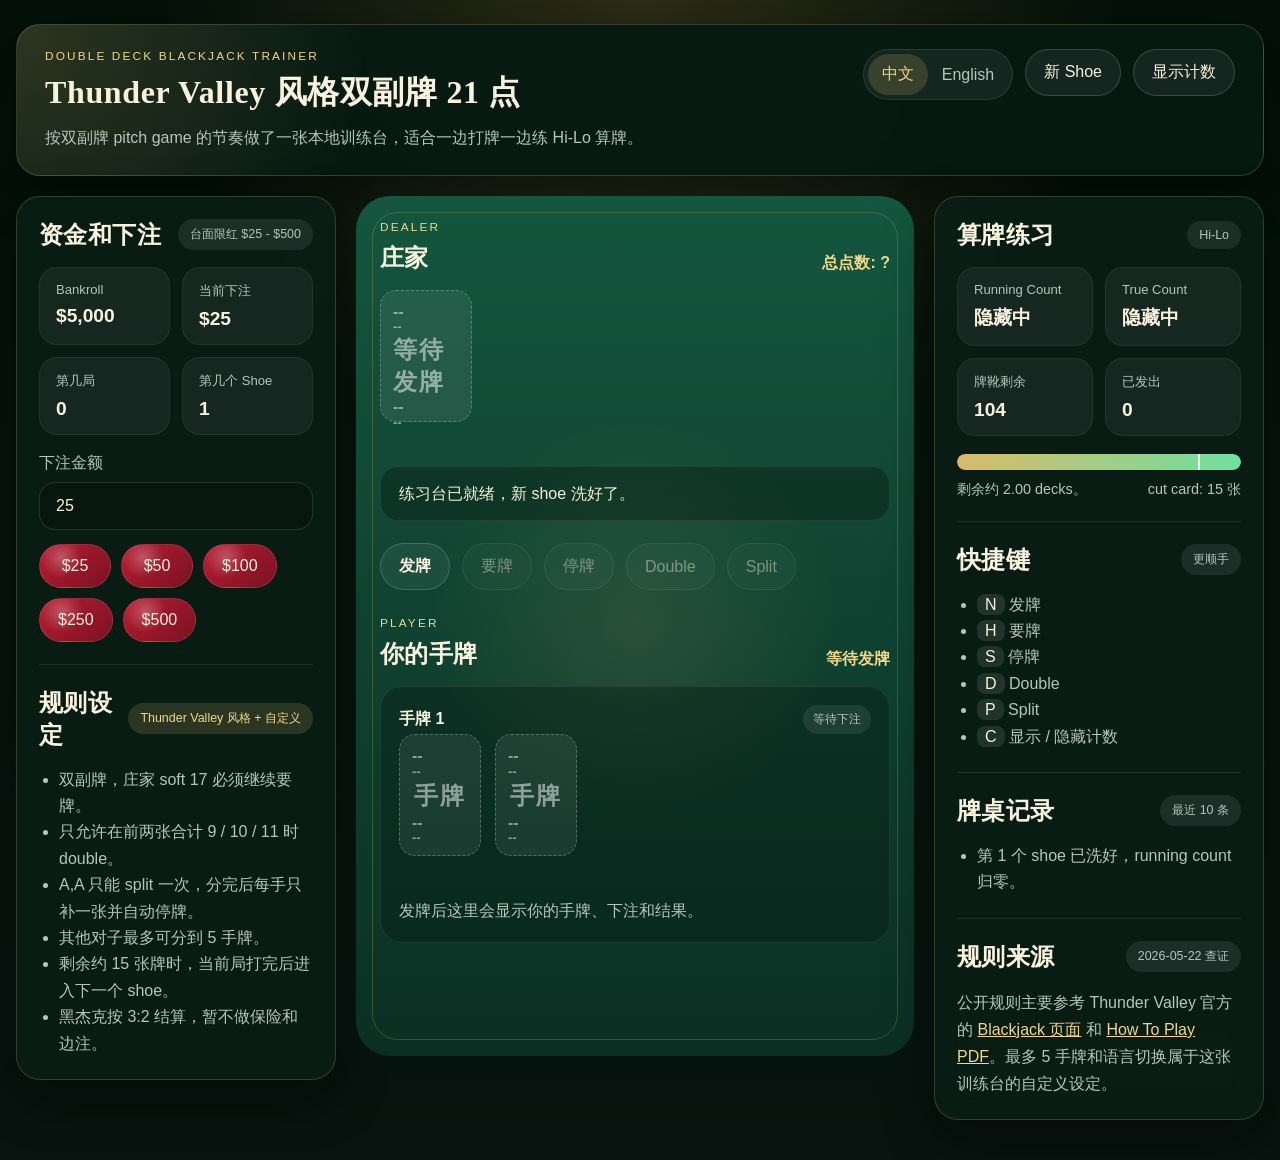
==== index.html @ cc58d0aa "add double deck blackjack trainer" ====
<!doctype html>
<html lang="zh-CN">
<head>
  <meta charset="utf-8">
  <meta name="viewport" content="width=device-width, initial-scale=1">
  <title>Thunder Valley 风格双副牌 21 点训练台</title>
  <link rel="stylesheet" href="styles.css">
</head>
<body>
  <div class="app-shell">
    <header class="hero panel">
      <div class="hero-copy">
        <p id="hero-eyebrow" class="eyebrow"></p>
        <h1 id="hero-title"></h1>
        <p id="hero-text" class="hero-text"></p>
      </div>

      <div class="hero-actions">
        <div class="language-switch" role="group" aria-label="Language switch">
          <button class="lang-button" data-lang="zh" type="button">中文</button>
          <button class="lang-button" data-lang="en" type="button">English</button>
        </div>
        <button id="new-shoe-btn" class="ghost-button" type="button"></button>
        <button id="toggle-count-btn" class="ghost-button" type="button"></button>
      </div>
    </header>

    <main class="layout">
      <section class="panel side-panel">
        <div class="panel-block">
          <div class="section-heading">
            <h2 id="finance-heading"></h2>
            <span id="table-limit-pill" class="pill"></span>
          </div>

          <div class="stat-grid">
            <div class="stat-card">
              <span id="bankroll-label" class="stat-label"></span>
              <strong id="bankroll-value">$5,000</strong>
            </div>
            <div class="stat-card">
              <span id="bet-stat-label" class="stat-label"></span>
              <strong id="bet-value">$25</strong>
            </div>
            <div class="stat-card">
              <span id="round-stat-label" class="stat-label"></span>
              <strong id="round-value">0</strong>
            </div>
            <div class="stat-card">
              <span id="shoe-stat-label" class="stat-label"></span>
              <strong id="shoe-value">1</strong>
            </div>
          </div>

          <label id="bet-input-label" class="bet-label" for="bet-input"></label>
          <input id="bet-input" class="bet-input" type="number" min="25" max="500" step="25" value="25">

          <div id="chip-row" class="chip-row" aria-label="Quick bets">
            <button class="chip-button" data-bet="25" type="button">$25</button>
            <button class="chip-button" data-bet="50" type="button">$50</button>
            <button class="chip-button" data-bet="100" type="button">$100</button>
            <button class="chip-button" data-bet="250" type="button">$250</button>
            <button class="chip-button" data-bet="500" type="button">$500</button>
          </div>
        </div>

        <div class="panel-block">
          <div class="section-heading">
            <h2 id="rules-heading"></h2>
            <span id="rules-pill" class="pill accent"></span>
          </div>
          <ul id="rule-list" class="rule-list"></ul>
        </div>
      </section>

      <section class="table-panel">
        <div class="dealer-zone">
          <div class="zone-header">
            <div>
              <p id="dealer-seat-label" class="zone-label"></p>
              <h2 id="dealer-heading"></h2>
            </div>
            <div id="dealer-total" class="zone-total"></div>
          </div>
          <div id="dealer-cards" class="card-row" aria-live="polite"></div>
        </div>

        <div id="table-status" class="table-status" aria-live="polite"></div>

        <div id="controls" class="controls" aria-label="Round controls">
          <button id="deal-btn" class="primary-button" type="button"></button>
          <button id="hit-btn" type="button"></button>
          <button id="stand-btn" type="button"></button>
          <button id="double-btn" type="button"></button>
          <button id="split-btn" type="button"></button>
        </div>

        <div class="player-zone">
          <div class="zone-header">
            <div>
              <p id="player-seat-label" class="zone-label"></p>
              <h2 id="player-heading"></h2>
            </div>
            <div id="player-summary" class="zone-total"></div>
          </div>
          <div id="player-hands" class="hands-grid"></div>
        </div>
      </section>

      <aside class="panel practice-panel">
        <div class="panel-block">
          <div class="section-heading">
            <h2 id="count-heading"></h2>
            <span id="count-pill" class="pill"></span>
          </div>

          <div class="count-grid">
            <div class="count-card">
              <span id="running-count-label" class="stat-label"></span>
              <strong id="running-count"></strong>
            </div>
            <div class="count-card">
              <span id="true-count-label" class="stat-label"></span>
              <strong id="true-count"></strong>
            </div>
            <div class="count-card">
              <span id="cards-left-label" class="stat-label"></span>
              <strong id="cards-left">104</strong>
            </div>
            <div class="count-card">
              <span id="cards-seen-label" class="stat-label"></span>
              <strong id="cards-seen">0</strong>
            </div>
          </div>

          <div class="shoe-meter">
            <div class="shoe-bar">
              <div id="shoe-fill" class="shoe-fill"></div>
              <div id="cut-marker" class="cut-marker"></div>
            </div>
            <div class="shoe-meta">
              <span id="shoe-status"></span>
              <span id="shuffle-flag"></span>
            </div>
          </div>
        </div>

        <div class="panel-block">
          <div class="section-heading">
            <h2 id="shortcuts-heading"></h2>
            <span id="shortcuts-pill" class="pill"></span>
          </div>
          <ul id="shortcut-list" class="shortcut-list"></ul>
        </div>

        <div class="panel-block">
          <div class="section-heading">
            <h2 id="log-heading"></h2>
            <span id="log-pill" class="pill"></span>
          </div>
          <ul id="log-list" class="log-list"></ul>
        </div>

        <div class="panel-block sources">
          <div class="section-heading">
            <h2 id="sources-heading"></h2>
            <span id="sources-pill" class="pill"></span>
          </div>
          <p id="sources-text"></p>
        </div>
      </aside>
    </main>
  </div>

  <script src="app.js"></script>
</body>
</html>
---- styles.css ----
:root {
  color-scheme: dark;
  --bg: #07140f;
  --panel: rgba(10, 31, 22, 0.9);
  --panel-strong: rgba(7, 26, 18, 0.97);
  --felt: linear-gradient(180deg, #14563f 0%, #0f402f 56%, #0a3023 100%);
  --felt-ring: rgba(214, 180, 97, 0.24);
  --gold: #d9ba68;
  --gold-strong: #f1d789;
  --ink: #f8f2de;
  --muted: #b7c6bd;
  --danger: #ff8c7a;
  --success: #8ee7ac;
  --accent: #87c6ff;
  --card: #f7f1e4;
  --card-ink: #111111;
  --card-red: #af2d3d;
  --shadow: 0 18px 50px rgba(0, 0, 0, 0.4);
  --border: rgba(239, 222, 173, 0.18);
}

* {
  box-sizing: border-box;
}

body {
  margin: 0;
  min-height: 100vh;
  font-family: "Trebuchet MS", "Aptos", sans-serif;
  color: var(--ink);
  background:
    radial-gradient(circle at top, rgba(193, 143, 64, 0.22), transparent 36%),
    linear-gradient(180deg, #031109 0%, #07140f 100%);
}

button,
input {
  font: inherit;
}

button {
  cursor: pointer;
}

.app-shell {
  width: min(1440px, calc(100% - 32px));
  margin: 24px auto 40px;
}

.layout {
  display: grid;
  grid-template-columns: 320px minmax(0, 1fr) 330px;
  gap: 20px;
  align-items: start;
}

.panel {
  background: var(--panel);
  border: 1px solid var(--border);
  border-radius: 24px;
  box-shadow: var(--shadow);
  backdrop-filter: blur(16px);
}

.hero {
  display: flex;
  justify-content: space-between;
  gap: 20px;
  padding: 24px 28px;
  margin-bottom: 20px;
  background:
    radial-gradient(circle at left top, rgba(217, 186, 104, 0.18), transparent 28%),
    var(--panel-strong);
}

.hero-copy h1,
.zone-header h2,
.section-heading h2 {
  margin: 0;
  font-family: Georgia, "Times New Roman", serif;
  letter-spacing: 0.02em;
}

.eyebrow,
.zone-label {
  margin: 0 0 8px;
  text-transform: uppercase;
  letter-spacing: 0.18em;
  font-size: 0.74rem;
  color: var(--gold-strong);
}

.hero-text {
  max-width: 680px;
  margin: 10px 0 0;
  color: var(--muted);
  line-height: 1.6;
}

.hero-actions {
  display: flex;
  gap: 12px;
  align-items: start;
  flex-wrap: wrap;
  justify-content: flex-end;
}

.language-switch {
  display: inline-flex;
  padding: 4px;
  border-radius: 999px;
  background: rgba(255, 255, 255, 0.06);
  border: 1px solid rgba(255, 255, 255, 0.1);
}

.lang-button {
  border: 0;
  background: transparent;
  color: var(--muted);
  padding: 10px 14px;
  border-radius: 999px;
  transition: background 140ms ease, color 140ms ease, transform 140ms ease;
}

.lang-button:hover {
  color: var(--ink);
}

.lang-button.active {
  background: rgba(217, 186, 104, 0.18);
  color: var(--gold-strong);
}

.ghost-button,
.controls button,
.chip-button,
.primary-button {
  border-radius: 999px;
  border: 1px solid rgba(255, 255, 255, 0.16);
  background: rgba(255, 255, 255, 0.06);
  color: var(--ink);
  padding: 12px 18px;
  transition: transform 140ms ease, background 140ms ease, border-color 140ms ease;
}

.ghost-button:hover,
.controls button:hover:not(:disabled),
.chip-button:hover,
.primary-button:hover:not(:disabled) {
  transform: translateY(-1px);
  background: rgba(255, 255, 255, 0.12);
}

.primary-button {
  background: linear-gradient(135deg, #caa153 0%, #a9802f 100%);
  border-color: rgba(0, 0, 0, 0.15);
  color: #111;
  font-weight: 700;
}

.side-panel,
.practice-panel {
  padding: 22px;
}

.panel-block + .panel-block {
  margin-top: 22px;
  padding-top: 22px;
  border-top: 1px solid rgba(255, 255, 255, 0.09);
}

.section-heading {
  display: flex;
  justify-content: space-between;
  align-items: center;
  gap: 12px;
  margin-bottom: 16px;
}

.pill {
  display: inline-flex;
  align-items: center;
  justify-content: center;
  padding: 7px 12px;
  border-radius: 999px;
  background: rgba(255, 255, 255, 0.08);
  color: var(--muted);
  font-size: 0.78rem;
  white-space: nowrap;
}

.pill.accent {
  background: rgba(217, 186, 104, 0.16);
  color: var(--gold-strong);
}

.stat-grid,
.count-grid {
  display: grid;
  grid-template-columns: repeat(2, minmax(0, 1fr));
  gap: 12px;
}

.stat-card,
.count-card {
  padding: 14px 16px;
  border-radius: 18px;
  background: rgba(255, 255, 255, 0.05);
  border: 1px solid rgba(255, 255, 255, 0.06);
}

.stat-label {
  display: block;
  margin-bottom: 8px;
  color: var(--muted);
  font-size: 0.82rem;
}

.stat-card strong,
.count-card strong {
  font-size: 1.2rem;
}

.bet-label {
  display: block;
  margin: 18px 0 8px;
  color: var(--muted);
}

.bet-input {
  width: 100%;
  padding: 14px 16px;
  border-radius: 16px;
  border: 1px solid rgba(255, 255, 255, 0.12);
  background: rgba(0, 0, 0, 0.18);
  color: var(--ink);
}

.chip-row {
  display: flex;
  flex-wrap: wrap;
  gap: 10px;
  margin-top: 14px;
}

.chip-button {
  min-width: 72px;
  background:
    radial-gradient(circle at 30% 30%, rgba(255, 255, 255, 0.26), transparent 36%),
    linear-gradient(135deg, rgba(200, 29, 53, 0.92), rgba(127, 18, 34, 0.96));
  border-color: rgba(255, 255, 255, 0.1);
}

.rule-list,
.shortcut-list,
.log-list {
  margin: 0;
  padding-left: 20px;
  color: var(--muted);
  line-height: 1.65;
}

.table-panel {
  padding: 24px;
  background:
    radial-gradient(circle at center, rgba(217, 186, 104, 0.12), transparent 40%),
    var(--felt);
  border-radius: 34px;
  min-height: 860px;
  position: relative;
  overflow: hidden;
}

.table-panel::before {
  content: "";
  position: absolute;
  inset: 16px;
  border-radius: 26px;
  border: 1px solid var(--felt-ring);
  pointer-events: none;
}

.dealer-zone,
.player-zone {
  position: relative;
  z-index: 1;
}

.dealer-zone {
  margin-bottom: 28px;
}

.zone-header {
  display: flex;
  justify-content: space-between;
  align-items: end;
  gap: 16px;
  margin-bottom: 16px;
}

.zone-total {
  color: var(--gold-strong);
  font-weight: 700;
}

.card-row {
  display: flex;
  flex-wrap: wrap;
  gap: 14px;
  min-height: 148px;
}

.table-status {
  position: relative;
  z-index: 1;
  padding: 14px 18px;
  margin: 18px 0 22px;
  border-radius: 18px;
  background: rgba(6, 21, 15, 0.36);
  border: 1px solid rgba(255, 255, 255, 0.08);
  color: var(--ink);
  line-height: 1.6;
}

.controls {
  position: relative;
  z-index: 1;
  display: flex;
  flex-wrap: wrap;
  gap: 12px;
  margin-bottom: 26px;
}

.controls button:disabled,
.ghost-button:disabled,
.primary-button:disabled {
  cursor: not-allowed;
  opacity: 0.45;
  transform: none;
}

.hands-grid {
  position: relative;
  z-index: 1;
  display: grid;
  grid-template-columns: repeat(auto-fit, minmax(220px, 1fr));
  gap: 16px;
}

.hand-panel {
  min-height: 245px;
  padding: 18px;
  border-radius: 22px;
  background: rgba(6, 22, 15, 0.34);
  border: 1px solid rgba(255, 255, 255, 0.08);
}

.hand-panel.active {
  outline: 2px solid rgba(241, 215, 137, 0.55);
  background: rgba(12, 35, 24, 0.44);
}

.hand-topline,
.shoe-meta {
  display: flex;
  justify-content: space-between;
  gap: 12px;
  align-items: center;
}

.hand-title {
  margin: 0;
  font-size: 1rem;
}

.hand-tags {
  display: flex;
  flex-wrap: wrap;
  gap: 8px;
  margin: 10px 0 14px;
}

.tag {
  display: inline-flex;
  align-items: center;
  padding: 6px 10px;
  border-radius: 999px;
  font-size: 0.77rem;
  background: rgba(255, 255, 255, 0.08);
  color: var(--muted);
}

.tag.success {
  background: rgba(58, 124, 84, 0.38);
  color: var(--success);
}

.tag.danger {
  background: rgba(137, 39, 39, 0.35);
  color: var(--danger);
}

.tag.info {
  background: rgba(43, 81, 122, 0.35);
  color: var(--accent);
}

.hand-meta {
  margin-top: 16px;
  color: var(--muted);
  line-height: 1.6;
}

.card {
  width: 92px;
  height: 132px;
  border-radius: 16px;
  background: var(--card);
  color: var(--card-ink);
  padding: 12px 12px 10px;
  display: flex;
  flex-direction: column;
  justify-content: space-between;
  box-shadow: 0 10px 30px rgba(0, 0, 0, 0.26);
}

.card.red {
  color: var(--card-red);
}

.card.back {
  background:
    linear-gradient(135deg, rgba(255, 255, 255, 0.16), transparent),
    linear-gradient(45deg, #311257, #172c6d);
  color: #f4efff;
}

.card.ghost {
  background: rgba(255, 255, 255, 0.08);
  border: 1px dashed rgba(255, 255, 255, 0.24);
  color: rgba(255, 255, 255, 0.5);
  box-shadow: none;
}

.card-corner {
  font-weight: 700;
  line-height: 1.1;
}

.card-corner span {
  display: block;
  font-size: 0.8rem;
}

.card-center {
  align-self: center;
  font-size: 1.5rem;
  font-weight: 700;
  letter-spacing: 0.08em;
}

.card-row.compact .card {
  width: 82px;
  height: 122px;
}

.shoe-meter {
  margin-top: 18px;
}

.shoe-bar {
  position: relative;
  height: 16px;
  border-radius: 999px;
  background: rgba(255, 255, 255, 0.08);
  overflow: hidden;
}

.shoe-fill {
  position: absolute;
  inset: 0 auto 0 0;
  width: 100%;
  border-radius: inherit;
  background: linear-gradient(90deg, #d9ba68 0%, #6fe0a0 100%);
}

.cut-marker {
  position: absolute;
  right: 14.4%;
  top: -3px;
  width: 2px;
  height: 22px;
  background: rgba(255, 255, 255, 0.85);
}

.shoe-meta {
  margin-top: 10px;
  color: var(--muted);
  font-size: 0.9rem;
}

.sources p {
  margin: 0;
  color: var(--muted);
  line-height: 1.7;
}

.sources a {
  color: var(--gold-strong);
}

kbd {
  font-family: inherit;
  padding: 2px 8px;
  border-radius: 8px;
  background: rgba(255, 255, 255, 0.1);
  color: var(--ink);
}

@media (max-width: 1180px) {
  .layout {
    grid-template-columns: 1fr;
  }

  .table-panel {
    min-height: auto;
  }
}

@media (max-width: 760px) {
  .app-shell {
    width: min(100% - 20px, 1440px);
    margin: 12px auto 28px;
  }

  .hero {
    flex-direction: column;
  }

  .hero-actions {
    width: 100%;
    flex-wrap: wrap;
    justify-content: flex-start;
  }

  .controls {
    gap: 10px;
  }

  .controls button,
  .ghost-button,
  .primary-button {
    width: calc(50% - 6px);
    justify-content: center;
  }

  .card {
    width: 76px;
    height: 112px;
  }

  .card-center {
    font-size: 1.2rem;
  }
}
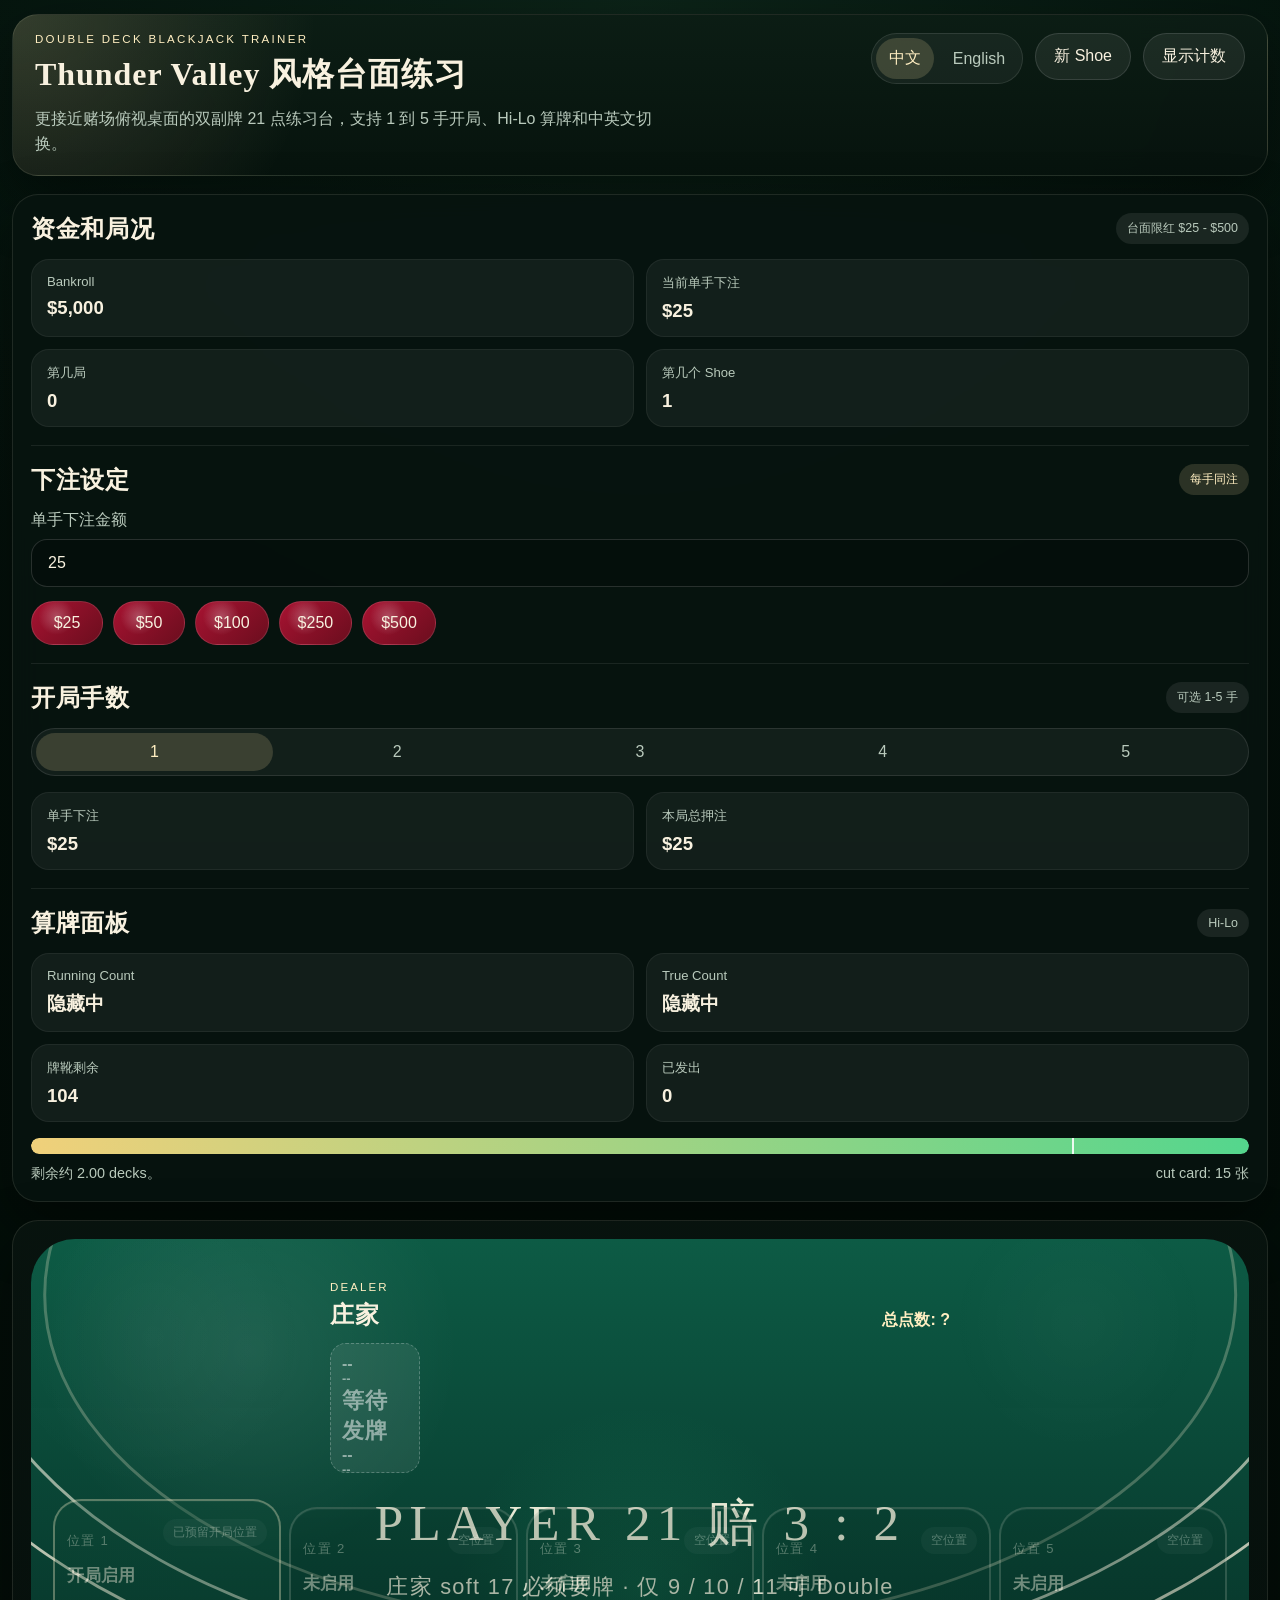
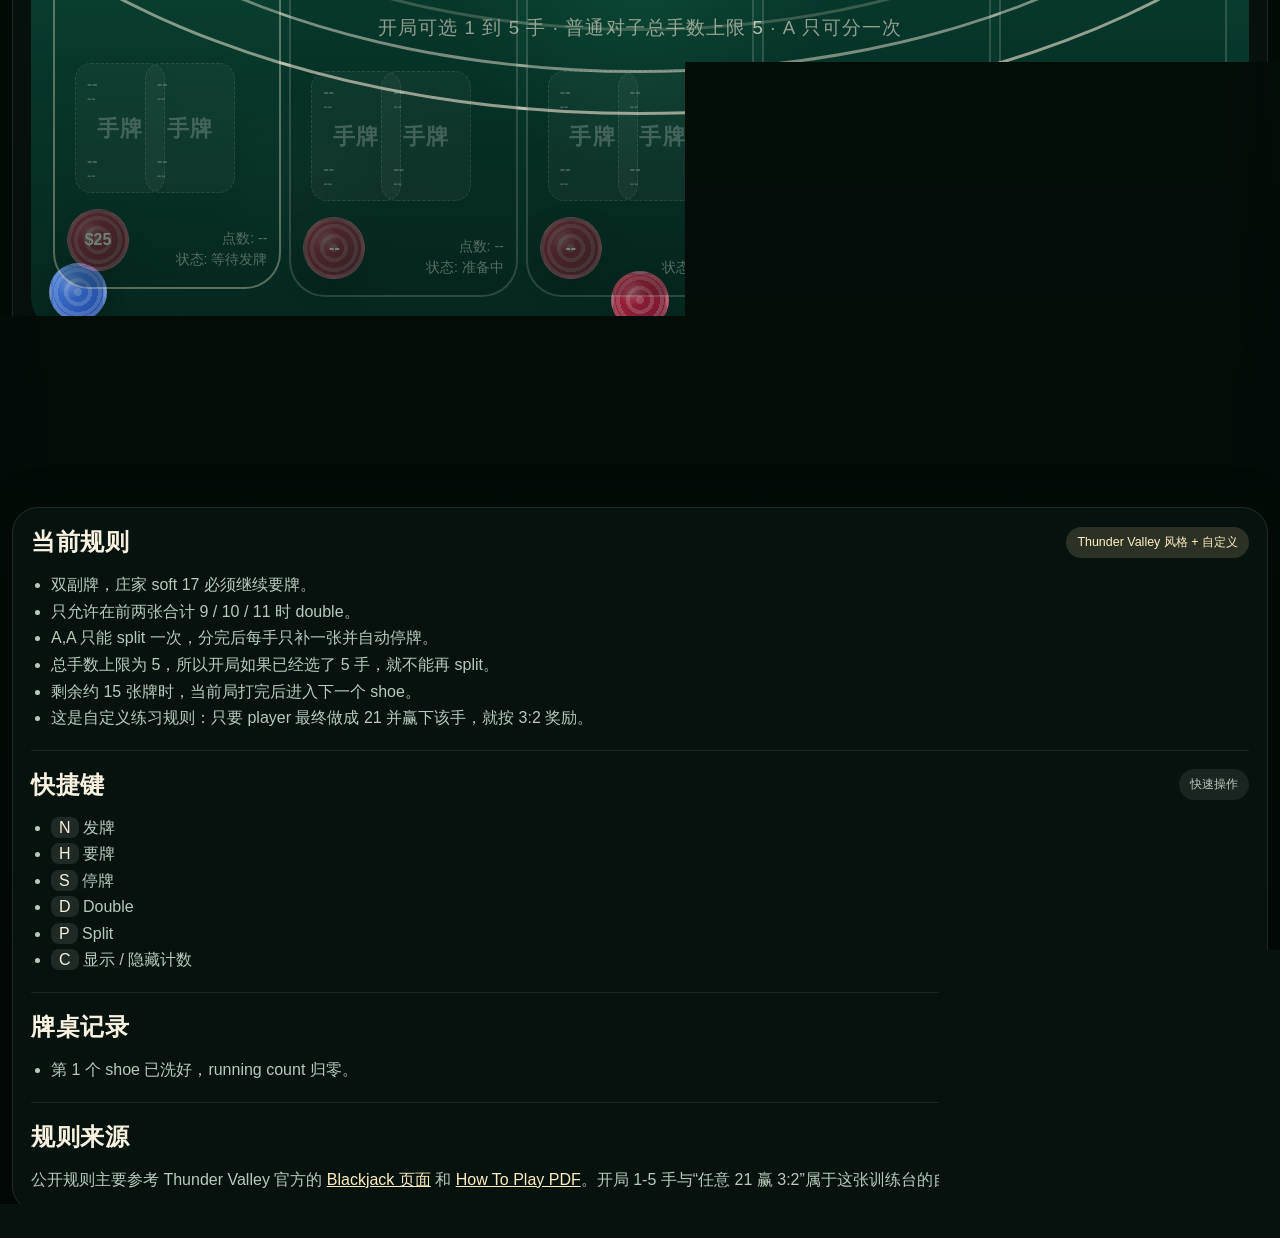
==== commit 806595ba: "redesign table and add opening hand options" ====
--- a/index.html
+++ b/index.html
@@ -8,14 +8,14 @@
 </head>
 <body>
   <div class="app-shell">
-    <header class="hero panel">
-      <div class="hero-copy">
+    <header class="topbar panel">
+      <div class="brand-block">
         <p id="hero-eyebrow" class="eyebrow"></p>
         <h1 id="hero-title"></h1>
         <p id="hero-text" class="hero-text"></p>
       </div>
 
-      <div class="hero-actions">
+      <div class="topbar-actions">
         <div class="language-switch" role="group" aria-label="Language switch">
           <button class="lang-button" data-lang="zh" type="button">中文</button>
           <button class="lang-button" data-lang="en" type="button">English</button>
@@ -25,9 +25,9 @@
       </div>
     </header>
 
-    <main class="layout">
-      <section class="panel side-panel">
-        <div class="panel-block">
+    <main class="casino-layout">
+      <aside class="panel control-panel">
+        <section class="panel-block">
           <div class="section-heading">
             <h2 id="finance-heading"></h2>
             <span id="table-limit-pill" class="pill"></span>
@@ -50,6 +50,13 @@
               <span id="shoe-stat-label" class="stat-label"></span>
               <strong id="shoe-value">1</strong>
             </div>
+          </div>
+        </section>
+
+        <section class="panel-block">
+          <div class="section-heading">
+            <h2 id="wager-heading"></h2>
+            <span id="bet-mode-pill" class="pill accent"></span>
           </div>
 
           <label id="bet-input-label" class="bet-label" for="bet-input"></label>
@@ -62,27 +69,100 @@
             <button class="chip-button" data-bet="250" type="button">$250</button>
             <button class="chip-button" data-bet="500" type="button">$500</button>
           </div>
-        </div>
-
-        <div class="panel-block">
-          <div class="section-heading">
-            <h2 id="rules-heading"></h2>
-            <span id="rules-pill" class="pill accent"></span>
-          </div>
-          <ul id="rule-list" class="rule-list"></ul>
-        </div>
-      </section>
-
-      <section class="table-panel">
-        <div class="dealer-zone">
-          <div class="zone-header">
-            <div>
-              <p id="dealer-seat-label" class="zone-label"></p>
-              <h2 id="dealer-heading"></h2>
-            </div>
-            <div id="dealer-total" class="zone-total"></div>
-          </div>
-          <div id="dealer-cards" class="card-row" aria-live="polite"></div>
+        </section>
+
+        <section class="panel-block">
+          <div class="section-heading">
+            <h2 id="opening-hands-heading"></h2>
+            <span id="opening-hands-pill" class="pill"></span>
+          </div>
+
+          <div id="opening-hand-selector" class="selector-row" aria-label="Opening hands selector">
+            <button class="selector-button" data-hands="1" type="button">1</button>
+            <button class="selector-button" data-hands="2" type="button">2</button>
+            <button class="selector-button" data-hands="3" type="button">3</button>
+            <button class="selector-button" data-hands="4" type="button">4</button>
+            <button class="selector-button" data-hands="5" type="button">5</button>
+          </div>
+
+          <div class="stat-grid secondary-grid">
+            <div class="stat-card">
+              <span id="opening-bet-label" class="stat-label"></span>
+              <strong id="opening-bet-value">$25</strong>
+            </div>
+            <div class="stat-card">
+              <span id="table-exposure-label" class="stat-label"></span>
+              <strong id="table-exposure-value">$25</strong>
+            </div>
+          </div>
+        </section>
+
+        <section class="panel-block">
+          <div class="section-heading">
+            <h2 id="count-heading"></h2>
+            <span id="count-pill" class="pill"></span>
+          </div>
+
+          <div class="count-grid">
+            <div class="count-card">
+              <span id="running-count-label" class="stat-label"></span>
+              <strong id="running-count"></strong>
+            </div>
+            <div class="count-card">
+              <span id="true-count-label" class="stat-label"></span>
+              <strong id="true-count"></strong>
+            </div>
+            <div class="count-card">
+              <span id="cards-left-label" class="stat-label"></span>
+              <strong id="cards-left">104</strong>
+            </div>
+            <div class="count-card">
+              <span id="cards-seen-label" class="stat-label"></span>
+              <strong id="cards-seen">0</strong>
+            </div>
+          </div>
+
+          <div class="shoe-meter">
+            <div class="shoe-bar">
+              <div id="shoe-fill" class="shoe-fill"></div>
+              <div id="cut-marker" class="cut-marker"></div>
+            </div>
+            <div class="shoe-meta">
+              <span id="shoe-status"></span>
+              <span id="shuffle-flag"></span>
+            </div>
+          </div>
+        </section>
+      </aside>
+
+      <section class="table-stage panel">
+        <div class="table-surface">
+          <div class="table-arc arc-outer"></div>
+          <div class="table-arc arc-middle"></div>
+          <div class="table-arc arc-inner"></div>
+
+          <div class="dealer-zone">
+            <div class="dealer-header">
+              <div>
+                <p id="dealer-seat-label" class="zone-label"></p>
+                <h2 id="dealer-heading"></h2>
+              </div>
+              <div id="dealer-total" class="zone-total"></div>
+            </div>
+            <div id="dealer-cards" class="card-row" aria-live="polite"></div>
+          </div>
+
+          <div class="table-copy">
+            <p id="table-banner" class="table-banner"></p>
+            <p id="table-subbanner" class="table-subbanner"></p>
+            <p id="table-footnote" class="table-footnote"></p>
+          </div>
+
+          <div id="player-spots" class="player-spots"></div>
+
+          <div class="table-chip chip-left"></div>
+          <div class="table-chip chip-center"></div>
+          <div class="table-chip chip-right"></div>
         </div>
 
         <div id="table-status" class="table-status" aria-live="polite"></div>
@@ -94,80 +174,40 @@
           <button id="double-btn" type="button"></button>
           <button id="split-btn" type="button"></button>
         </div>
-
-        <div class="player-zone">
-          <div class="zone-header">
-            <div>
-              <p id="player-seat-label" class="zone-label"></p>
-              <h2 id="player-heading"></h2>
-            </div>
-            <div id="player-summary" class="zone-total"></div>
-          </div>
-          <div id="player-hands" class="hands-grid"></div>
-        </div>
       </section>
 
-      <aside class="panel practice-panel">
-        <div class="panel-block">
-          <div class="section-heading">
-            <h2 id="count-heading"></h2>
-            <span id="count-pill" class="pill"></span>
-          </div>
-
-          <div class="count-grid">
-            <div class="count-card">
-              <span id="running-count-label" class="stat-label"></span>
-              <strong id="running-count"></strong>
-            </div>
-            <div class="count-card">
-              <span id="true-count-label" class="stat-label"></span>
-              <strong id="true-count"></strong>
-            </div>
-            <div class="count-card">
-              <span id="cards-left-label" class="stat-label"></span>
-              <strong id="cards-left">104</strong>
-            </div>
-            <div class="count-card">
-              <span id="cards-seen-label" class="stat-label"></span>
-              <strong id="cards-seen">0</strong>
-            </div>
-          </div>
-
-          <div class="shoe-meter">
-            <div class="shoe-bar">
-              <div id="shoe-fill" class="shoe-fill"></div>
-              <div id="cut-marker" class="cut-marker"></div>
-            </div>
-            <div class="shoe-meta">
-              <span id="shoe-status"></span>
-              <span id="shuffle-flag"></span>
-            </div>
-          </div>
-        </div>
-
-        <div class="panel-block">
+      <aside class="panel info-panel">
+        <section class="panel-block">
+          <div class="section-heading">
+            <h2 id="rules-heading"></h2>
+            <span id="rules-pill" class="pill accent"></span>
+          </div>
+          <ul id="rule-list" class="rule-list"></ul>
+        </section>
+
+        <section class="panel-block">
           <div class="section-heading">
             <h2 id="shortcuts-heading"></h2>
             <span id="shortcuts-pill" class="pill"></span>
           </div>
           <ul id="shortcut-list" class="shortcut-list"></ul>
-        </div>
-
-        <div class="panel-block">
+        </section>
+
+        <section class="panel-block">
           <div class="section-heading">
             <h2 id="log-heading"></h2>
             <span id="log-pill" class="pill"></span>
           </div>
           <ul id="log-list" class="log-list"></ul>
-        </div>
-
-        <div class="panel-block sources">
+        </section>
+
+        <section class="panel-block sources">
           <div class="section-heading">
             <h2 id="sources-heading"></h2>
             <span id="sources-pill" class="pill"></span>
           </div>
           <p id="sources-text"></p>
-        </div>
+        </section>
       </aside>
     </main>
   </div>
--- a/styles.css
+++ b/styles.css
@@ -1,22 +1,30 @@
 :root {
   color-scheme: dark;
-  --bg: #07140f;
-  --panel: rgba(10, 31, 22, 0.9);
-  --panel-strong: rgba(7, 26, 18, 0.97);
-  --felt: linear-gradient(180deg, #14563f 0%, #0f402f 56%, #0a3023 100%);
-  --felt-ring: rgba(214, 180, 97, 0.24);
-  --gold: #d9ba68;
-  --gold-strong: #f1d789;
-  --ink: #f8f2de;
-  --muted: #b7c6bd;
-  --danger: #ff8c7a;
-  --success: #8ee7ac;
-  --accent: #87c6ff;
-  --card: #f7f1e4;
-  --card-ink: #111111;
-  --card-red: #af2d3d;
-  --shadow: 0 18px 50px rgba(0, 0, 0, 0.4);
-  --border: rgba(239, 222, 173, 0.18);
+  --bg-top: #04120c;
+  --bg-bottom: #020905;
+  --panel: rgba(7, 20, 15, 0.94);
+  --panel-soft: rgba(10, 29, 21, 0.9);
+  --felt-deep: #07352a;
+  --felt-mid: #0d5b45;
+  --felt-bright: #178a5b;
+  --ring: rgba(243, 237, 216, 0.75);
+  --ring-soft: rgba(232, 225, 198, 0.28);
+  --gold: #ecd79b;
+  --gold-strong: #ffeec1;
+  --ivory: #f8f1df;
+  --muted: #b9cabc;
+  --ink: #0d1110;
+  --danger: #ff8f82;
+  --success: #97f0b1;
+  --accent: #9fd6ff;
+  --card: #faf5ea;
+  --card-red: #c03244;
+  --chip-red: #bc213c;
+  --chip-yellow: #f0b338;
+  --chip-blue: #4f88ef;
+  --chip-green: #18a66d;
+  --shadow: 0 24px 60px rgba(0, 0, 0, 0.42);
+  --border: rgba(255, 244, 218, 0.1);
 }
 
 * {
@@ -26,11 +34,11 @@
 body {
   margin: 0;
   min-height: 100vh;
-  font-family: "Trebuchet MS", "Aptos", sans-serif;
-  color: var(--ink);
-  background:
-    radial-gradient(circle at top, rgba(193, 143, 64, 0.22), transparent 36%),
-    linear-gradient(180deg, #031109 0%, #07140f 100%);
+  font-family: "Segoe UI", "Aptos", sans-serif;
+  color: var(--ivory);
+  background:
+    radial-gradient(circle at top, rgba(46, 112, 77, 0.18), transparent 28%),
+    linear-gradient(180deg, var(--bg-top) 0%, var(--bg-bottom) 100%);
 }
 
 button,
@@ -43,91 +51,88 @@
 }
 
 .app-shell {
-  width: min(1440px, calc(100% - 32px));
-  margin: 24px auto 40px;
-}
-
-.layout {
-  display: grid;
-  grid-template-columns: 320px minmax(0, 1fr) 330px;
-  gap: 20px;
-  align-items: start;
+  width: min(1600px, calc(100% - 24px));
+  margin: 14px auto 26px;
 }
 
 .panel {
   background: var(--panel);
   border: 1px solid var(--border);
-  border-radius: 24px;
+  border-radius: 26px;
   box-shadow: var(--shadow);
-  backdrop-filter: blur(16px);
-}
-
-.hero {
+  backdrop-filter: blur(14px);
+}
+
+.topbar {
   display: flex;
   justify-content: space-between;
   gap: 20px;
-  padding: 24px 28px;
-  margin-bottom: 20px;
-  background:
-    radial-gradient(circle at left top, rgba(217, 186, 104, 0.18), transparent 28%),
-    var(--panel-strong);
-}
-
-.hero-copy h1,
-.zone-header h2,
-.section-heading h2 {
+  padding: 18px 22px;
+  margin-bottom: 18px;
+  background:
+    radial-gradient(circle at left top, rgba(236, 215, 155, 0.18), transparent 24%),
+    linear-gradient(180deg, rgba(12, 29, 21, 0.96), rgba(7, 19, 14, 0.96));
+}
+
+.eyebrow {
+  margin: 0 0 8px;
+  text-transform: uppercase;
+  letter-spacing: 0.2em;
+  font-size: 0.72rem;
+  color: var(--gold-strong);
+}
+
+.brand-block h1,
+.section-heading h2,
+.dealer-header h2 {
   margin: 0;
   font-family: Georgia, "Times New Roman", serif;
-  letter-spacing: 0.02em;
-}
-
-.eyebrow,
-.zone-label {
-  margin: 0 0 8px;
-  text-transform: uppercase;
-  letter-spacing: 0.18em;
-  font-size: 0.74rem;
-  color: var(--gold-strong);
+  letter-spacing: 0.03em;
 }
 
 .hero-text {
-  max-width: 680px;
+  max-width: 620px;
   margin: 10px 0 0;
   color: var(--muted);
-  line-height: 1.6;
-}
-
-.hero-actions {
-  display: flex;
+  line-height: 1.55;
+}
+
+.topbar-actions {
+  display: flex;
+  align-items: flex-start;
+  justify-content: flex-end;
+  flex-wrap: wrap;
   gap: 12px;
-  align-items: start;
-  flex-wrap: wrap;
-  justify-content: flex-end;
-}
-
-.language-switch {
+}
+
+.language-switch,
+.selector-row {
   display: inline-flex;
+  gap: 6px;
   padding: 4px;
   border-radius: 999px;
-  background: rgba(255, 255, 255, 0.06);
   border: 1px solid rgba(255, 255, 255, 0.1);
-}
-
-.lang-button {
+  background: rgba(255, 255, 255, 0.05);
+}
+
+.lang-button,
+.selector-button {
   border: 0;
+  border-radius: 999px;
+  padding: 10px 13px;
   background: transparent;
   color: var(--muted);
-  padding: 10px 14px;
-  border-radius: 999px;
-  transition: background 140ms ease, color 140ms ease, transform 140ms ease;
-}
-
-.lang-button:hover {
-  color: var(--ink);
-}
-
-.lang-button.active {
-  background: rgba(217, 186, 104, 0.18);
+  transition: transform 140ms ease, background 140ms ease, color 140ms ease;
+}
+
+.lang-button:hover,
+.selector-button:hover {
+  color: var(--ivory);
+}
+
+.lang-button.active,
+.selector-button.active {
+  background: rgba(236, 215, 155, 0.18);
   color: var(--gold-strong);
 }
 
@@ -136,9 +141,9 @@
 .chip-button,
 .primary-button {
   border-radius: 999px;
-  border: 1px solid rgba(255, 255, 255, 0.16);
-  background: rgba(255, 255, 255, 0.06);
-  color: var(--ink);
+  border: 1px solid rgba(255, 255, 255, 0.12);
+  background: rgba(255, 255, 255, 0.07);
+  color: var(--ivory);
   padding: 12px 18px;
   transition: transform 140ms ease, background 140ms ease, border-color 140ms ease;
 }
@@ -148,40 +153,47 @@
 .chip-button:hover,
 .primary-button:hover:not(:disabled) {
   transform: translateY(-1px);
-  background: rgba(255, 255, 255, 0.12);
+  background: rgba(255, 255, 255, 0.13);
 }
 
 .primary-button {
-  background: linear-gradient(135deg, #caa153 0%, #a9802f 100%);
+  background: linear-gradient(135deg, #f2dfaa 0%, #b58b32 100%);
+  color: #1f1708;
+  font-weight: 700;
   border-color: rgba(0, 0, 0, 0.15);
-  color: #111;
-  font-weight: 700;
-}
-
-.side-panel,
-.practice-panel {
-  padding: 22px;
+}
+
+.casino-layout {
+  display: grid;
+  grid-template-columns: 320px minmax(0, 1fr) 320px;
+  gap: 18px;
+  align-items: start;
+}
+
+.control-panel,
+.info-panel {
+  padding: 18px;
 }
 
 .panel-block + .panel-block {
-  margin-top: 22px;
-  padding-top: 22px;
-  border-top: 1px solid rgba(255, 255, 255, 0.09);
+  margin-top: 18px;
+  padding-top: 18px;
+  border-top: 1px solid rgba(255, 255, 255, 0.08);
 }
 
 .section-heading {
   display: flex;
   justify-content: space-between;
+  gap: 12px;
   align-items: center;
-  gap: 12px;
-  margin-bottom: 16px;
+  margin-bottom: 14px;
 }
 
 .pill {
   display: inline-flex;
   align-items: center;
   justify-content: center;
-  padding: 7px 12px;
+  padding: 7px 11px;
   border-radius: 999px;
   background: rgba(255, 255, 255, 0.08);
   color: var(--muted);
@@ -190,7 +202,7 @@
 }
 
 .pill.accent {
-  background: rgba(217, 186, 104, 0.16);
+  background: rgba(236, 215, 155, 0.16);
   color: var(--gold-strong);
 }
 
@@ -201,9 +213,13 @@
   gap: 12px;
 }
 
+.secondary-grid {
+  margin-top: 16px;
+}
+
 .stat-card,
 .count-card {
-  padding: 14px 16px;
+  padding: 14px 15px;
   border-radius: 18px;
   background: rgba(255, 255, 255, 0.05);
   border: 1px solid rgba(255, 255, 255, 0.06);
@@ -218,12 +234,12 @@
 
 .stat-card strong,
 .count-card strong {
-  font-size: 1.2rem;
+  font-size: 1.16rem;
 }
 
 .bet-label {
   display: block;
-  margin: 18px 0 8px;
+  margin: 12px 0 8px;
   color: var(--muted);
 }
 
@@ -231,9 +247,9 @@
   width: 100%;
   padding: 14px 16px;
   border-radius: 16px;
-  border: 1px solid rgba(255, 255, 255, 0.12);
-  background: rgba(0, 0, 0, 0.18);
-  color: var(--ink);
+  border: 1px solid rgba(255, 255, 255, 0.14);
+  background: rgba(0, 0, 0, 0.2);
+  color: var(--ivory);
 }
 
 .chip-row {
@@ -246,9 +262,18 @@
 .chip-button {
   min-width: 72px;
   background:
-    radial-gradient(circle at 30% 30%, rgba(255, 255, 255, 0.26), transparent 36%),
-    linear-gradient(135deg, rgba(200, 29, 53, 0.92), rgba(127, 18, 34, 0.96));
-  border-color: rgba(255, 255, 255, 0.1);
+    radial-gradient(circle at 35% 35%, rgba(255, 255, 255, 0.25), transparent 34%),
+    linear-gradient(135deg, rgba(176, 20, 52, 0.95), rgba(111, 14, 31, 0.96));
+}
+
+.selector-row {
+  width: 100%;
+  justify-content: space-between;
+}
+
+.selector-button {
+  flex: 1 1 0;
+  text-align: center;
 }
 
 .rule-list,
@@ -257,45 +282,91 @@
   margin: 0;
   padding-left: 20px;
   color: var(--muted);
-  line-height: 1.65;
-}
-
-.table-panel {
-  padding: 24px;
-  background:
-    radial-gradient(circle at center, rgba(217, 186, 104, 0.12), transparent 40%),
-    var(--felt);
-  border-radius: 34px;
-  min-height: 860px;
+  line-height: 1.66;
+}
+
+.table-stage {
+  padding: 18px;
+  background: linear-gradient(180deg, rgba(8, 20, 15, 0.94), rgba(5, 14, 11, 0.96));
+}
+
+.table-surface {
   position: relative;
+  min-height: 760px;
+  border-radius: 44px;
   overflow: hidden;
-}
-
-.table-panel::before {
+  background:
+    radial-gradient(circle at center, rgba(40, 181, 120, 0.15), transparent 26%),
+    radial-gradient(circle at 18% 16%, rgba(255, 255, 255, 0.08), transparent 18%),
+    linear-gradient(180deg, var(--felt-mid) 0%, var(--felt-deep) 62%, #05261e 100%);
+}
+
+.table-surface::before {
   content: "";
   position: absolute;
-  inset: 16px;
-  border-radius: 26px;
-  border: 1px solid var(--felt-ring);
+  inset: 0;
+  background:
+    radial-gradient(circle at 10% 14%, rgba(255, 255, 255, 0.03), transparent 14%),
+    radial-gradient(circle at 86% 12%, rgba(255, 255, 255, 0.03), transparent 12%),
+    radial-gradient(circle at 22% 78%, rgba(255, 255, 255, 0.025), transparent 10%),
+    radial-gradient(circle at 80% 84%, rgba(255, 255, 255, 0.03), transparent 10%);
+  opacity: 0.9;
   pointer-events: none;
 }
 
-.dealer-zone,
-.player-zone {
-  position: relative;
-  z-index: 1;
+.table-arc {
+  position: absolute;
+  left: 50%;
+  transform: translateX(-50%);
+  border-radius: 50%;
+  border: 3px solid transparent;
+  pointer-events: none;
+}
+
+.arc-outer {
+  width: 126%;
+  height: 124%;
+  top: -56%;
+  border-color: var(--ring);
+}
+
+.arc-middle {
+  width: 112%;
+  height: 110%;
+  top: -48%;
+  border-color: rgba(255, 249, 230, 0.58);
+}
+
+.arc-inner {
+  width: 98%;
+  height: 96%;
+  top: -40%;
+  border-color: var(--ring-soft);
 }
 
 .dealer-zone {
-  margin-bottom: 28px;
-}
-
-.zone-header {
+  position: absolute;
+  top: 42px;
+  left: 50%;
+  transform: translateX(-50%);
+  width: min(620px, calc(100% - 60px));
+  z-index: 2;
+}
+
+.dealer-header {
   display: flex;
   justify-content: space-between;
+  gap: 16px;
   align-items: end;
-  gap: 16px;
-  margin-bottom: 16px;
+  margin-bottom: 12px;
+}
+
+.zone-label {
+  margin: 0 0 6px;
+  text-transform: uppercase;
+  letter-spacing: 0.18em;
+  font-size: 0.72rem;
+  color: var(--gold-strong);
 }
 
 .zone-total {
@@ -303,32 +374,230 @@
   font-weight: 700;
 }
 
+.table-copy {
+  position: absolute;
+  top: 250px;
+  left: 50%;
+  transform: translateX(-50%);
+  width: min(720px, calc(100% - 80px));
+  text-align: center;
+  z-index: 1;
+  pointer-events: none;
+}
+
+.table-banner {
+  margin: 0;
+  font-family: Georgia, "Times New Roman", serif;
+  font-size: clamp(2.2rem, 4vw, 3.8rem);
+  color: rgba(255, 249, 230, 0.9);
+  letter-spacing: 0.12em;
+}
+
+.table-subbanner,
+.table-footnote {
+  margin: 14px 0 0;
+  color: rgba(255, 249, 230, 0.82);
+  font-size: clamp(1rem, 1.7vw, 1.5rem);
+  letter-spacing: 0.06em;
+}
+
+.table-footnote {
+  font-size: clamp(0.9rem, 1.45vw, 1.2rem);
+  color: rgba(249, 241, 222, 0.72);
+}
+
+.player-spots {
+  position: absolute;
+  left: 22px;
+  right: 22px;
+  bottom: 42px;
+  display: grid;
+  grid-template-columns: repeat(5, minmax(0, 1fr));
+  gap: 10px;
+  align-items: end;
+  z-index: 2;
+}
+
+.spot {
+  min-height: 292px;
+  padding: 18px 12px 16px;
+  border-radius: 28px 28px 36px 36px;
+  border: 2px solid rgba(255, 251, 236, 0.36);
+  background:
+    linear-gradient(180deg, rgba(8, 48, 36, 0.44), rgba(5, 28, 21, 0.52));
+  box-shadow: inset 0 1px 0 rgba(255, 255, 255, 0.08);
+  transition: transform 140ms ease, border-color 140ms ease, background 140ms ease;
+}
+
+.spot.active {
+  transform: translateY(-8px);
+  border-color: rgba(255, 244, 205, 0.76);
+  background:
+    linear-gradient(180deg, rgba(16, 76, 56, 0.72), rgba(7, 39, 29, 0.62));
+}
+
+.spot.empty {
+  opacity: 0.44;
+}
+
+.spot-topline {
+  display: flex;
+  justify-content: space-between;
+  gap: 10px;
+  align-items: start;
+}
+
+.spot-title {
+  margin: 0;
+  font-family: Georgia, "Times New Roman", serif;
+  font-size: 1.05rem;
+}
+
+.spot-seat {
+  color: rgba(255, 250, 233, 0.72);
+  font-size: 0.82rem;
+  letter-spacing: 0.1em;
+  text-transform: uppercase;
+}
+
+.spot-tags {
+  display: flex;
+  flex-wrap: wrap;
+  gap: 8px;
+  min-height: 30px;
+  margin: 12px 0 12px;
+}
+
+.tag {
+  display: inline-flex;
+  align-items: center;
+  padding: 5px 10px;
+  border-radius: 999px;
+  font-size: 0.76rem;
+  background: rgba(255, 255, 255, 0.08);
+  color: var(--muted);
+}
+
+.tag.info {
+  background: rgba(78, 129, 214, 0.24);
+  color: var(--accent);
+}
+
+.tag.success {
+  background: rgba(47, 120, 78, 0.3);
+  color: var(--success);
+}
+
+.tag.danger {
+  background: rgba(137, 41, 41, 0.34);
+  color: var(--danger);
+}
+
 .card-row {
-  display: flex;
-  flex-wrap: wrap;
-  gap: 14px;
-  min-height: 148px;
-}
-
-.table-status {
-  position: relative;
-  z-index: 1;
-  padding: 14px 18px;
-  margin: 18px 0 22px;
-  border-radius: 18px;
-  background: rgba(6, 21, 15, 0.36);
-  border: 1px solid rgba(255, 255, 255, 0.08);
-  color: var(--ink);
-  line-height: 1.6;
-}
-
-.controls {
-  position: relative;
-  z-index: 1;
   display: flex;
   flex-wrap: wrap;
   gap: 12px;
-  margin-bottom: 26px;
+  min-height: 152px;
+}
+
+.spot .card-row {
+  align-items: flex-end;
+  gap: 0;
+  padding-left: 8px;
+}
+
+.spot .card-row .card {
+  margin-left: -20px;
+}
+
+.spot .card-row .card:first-child {
+  margin-left: 0;
+}
+
+.spot-chipline {
+  display: flex;
+  justify-content: space-between;
+  gap: 10px;
+  align-items: end;
+  margin-top: 16px;
+}
+
+.spot-chip {
+  width: 62px;
+  height: 62px;
+  border-radius: 50%;
+  display: grid;
+  place-items: center;
+  font-weight: 700;
+  color: var(--ivory);
+  background:
+    radial-gradient(circle at 35% 35%, rgba(255, 255, 255, 0.26), transparent 28%),
+    repeating-radial-gradient(circle at center, rgba(255, 255, 255, 0.18) 0 4px, transparent 4px 10px),
+    linear-gradient(135deg, var(--chip-red), #731327);
+  border: 4px solid rgba(255, 255, 255, 0.22);
+  box-shadow: 0 14px 28px rgba(0, 0, 0, 0.28);
+}
+
+.spot-meta {
+  color: rgba(255, 250, 233, 0.72);
+  font-size: 0.88rem;
+  line-height: 1.5;
+  text-align: right;
+}
+
+.table-chip {
+  position: absolute;
+  width: 58px;
+  height: 58px;
+  border-radius: 50%;
+  opacity: 0.9;
+  box-shadow: 0 14px 24px rgba(0, 0, 0, 0.22);
+}
+
+.chip-left {
+  left: 18px;
+  bottom: 18px;
+  background:
+    radial-gradient(circle at 35% 35%, rgba(255, 255, 255, 0.26), transparent 30%),
+    repeating-radial-gradient(circle at center, rgba(255, 255, 255, 0.18) 0 4px, transparent 4px 10px),
+    linear-gradient(135deg, var(--chip-blue), #224cb0);
+  border: 4px solid rgba(255, 255, 255, 0.2);
+}
+
+.chip-center {
+  left: calc(50% - 29px);
+  bottom: 10px;
+  background:
+    radial-gradient(circle at 35% 35%, rgba(255, 255, 255, 0.26), transparent 30%),
+    repeating-radial-gradient(circle at center, rgba(255, 255, 255, 0.18) 0 4px, transparent 4px 10px),
+    linear-gradient(135deg, var(--chip-red), #7a1632);
+  border: 4px solid rgba(255, 255, 255, 0.2);
+}
+
+.chip-right {
+  right: 26px;
+  bottom: 22px;
+  background:
+    radial-gradient(circle at 35% 35%, rgba(255, 255, 255, 0.26), transparent 30%),
+    repeating-radial-gradient(circle at center, rgba(255, 255, 255, 0.18) 0 4px, transparent 4px 10px),
+    linear-gradient(135deg, var(--chip-green), #126947);
+  border: 4px solid rgba(255, 255, 255, 0.2);
+}
+
+.table-status {
+  margin: 16px 0 14px;
+  padding: 14px 18px;
+  border-radius: 18px;
+  background: rgba(255, 255, 255, 0.06);
+  border: 1px solid rgba(255, 255, 255, 0.08);
+  color: var(--ivory);
+  line-height: 1.55;
+}
+
+.controls {
+  display: flex;
+  flex-wrap: wrap;
+  gap: 12px;
 }
 
 .controls button:disabled,
@@ -339,89 +608,17 @@
   transform: none;
 }
 
-.hands-grid {
-  position: relative;
-  z-index: 1;
-  display: grid;
-  grid-template-columns: repeat(auto-fit, minmax(220px, 1fr));
-  gap: 16px;
-}
-
-.hand-panel {
-  min-height: 245px;
-  padding: 18px;
-  border-radius: 22px;
-  background: rgba(6, 22, 15, 0.34);
-  border: 1px solid rgba(255, 255, 255, 0.08);
-}
-
-.hand-panel.active {
-  outline: 2px solid rgba(241, 215, 137, 0.55);
-  background: rgba(12, 35, 24, 0.44);
-}
-
-.hand-topline,
-.shoe-meta {
-  display: flex;
-  justify-content: space-between;
-  gap: 12px;
-  align-items: center;
-}
-
-.hand-title {
-  margin: 0;
-  font-size: 1rem;
-}
-
-.hand-tags {
-  display: flex;
-  flex-wrap: wrap;
-  gap: 8px;
-  margin: 10px 0 14px;
-}
-
-.tag {
-  display: inline-flex;
-  align-items: center;
-  padding: 6px 10px;
-  border-radius: 999px;
-  font-size: 0.77rem;
-  background: rgba(255, 255, 255, 0.08);
-  color: var(--muted);
-}
-
-.tag.success {
-  background: rgba(58, 124, 84, 0.38);
-  color: var(--success);
-}
-
-.tag.danger {
-  background: rgba(137, 39, 39, 0.35);
-  color: var(--danger);
-}
-
-.tag.info {
-  background: rgba(43, 81, 122, 0.35);
-  color: var(--accent);
-}
-
-.hand-meta {
-  margin-top: 16px;
-  color: var(--muted);
-  line-height: 1.6;
-}
-
 .card {
-  width: 92px;
-  height: 132px;
+  width: 90px;
+  height: 130px;
   border-radius: 16px;
   background: var(--card);
-  color: var(--card-ink);
-  padding: 12px 12px 10px;
+  color: var(--ink);
+  padding: 11px 11px 9px;
   display: flex;
   flex-direction: column;
   justify-content: space-between;
-  box-shadow: 0 10px 30px rgba(0, 0, 0, 0.26);
+  box-shadow: 0 14px 32px rgba(0, 0, 0, 0.28);
 }
 
 .card.red {
@@ -431,8 +628,8 @@
 .card.back {
   background:
     linear-gradient(135deg, rgba(255, 255, 255, 0.16), transparent),
-    linear-gradient(45deg, #311257, #172c6d);
-  color: #f4efff;
+    linear-gradient(45deg, #501f78, #203b82);
+  color: #f7f2ff;
 }
 
 .card.ghost {
@@ -444,7 +641,7 @@
 
 .card-corner {
   font-weight: 700;
-  line-height: 1.1;
+  line-height: 1.08;
 }
 
 .card-corner span {
@@ -454,18 +651,13 @@
 
 .card-center {
   align-self: center;
-  font-size: 1.5rem;
+  font-size: 1.38rem;
   font-weight: 700;
-  letter-spacing: 0.08em;
-}
-
-.card-row.compact .card {
-  width: 82px;
-  height: 122px;
+  letter-spacing: 0.06em;
 }
 
 .shoe-meter {
-  margin-top: 18px;
+  margin-top: 16px;
 }
 
 .shoe-bar {
@@ -481,7 +673,7 @@
   inset: 0 auto 0 0;
   width: 100%;
   border-radius: inherit;
-  background: linear-gradient(90deg, #d9ba68 0%, #6fe0a0 100%);
+  background: linear-gradient(90deg, #f0d07a 0%, #54d68d 100%);
 }
 
 .cut-marker {
@@ -490,10 +682,13 @@
   top: -3px;
   width: 2px;
   height: 22px;
-  background: rgba(255, 255, 255, 0.85);
+  background: rgba(255, 255, 255, 0.88);
 }
 
 .shoe-meta {
+  display: flex;
+  justify-content: space-between;
+  gap: 12px;
   margin-top: 10px;
   color: var(--muted);
   font-size: 0.9rem;
@@ -502,7 +697,7 @@
 .sources p {
   margin: 0;
   color: var(--muted);
-  line-height: 1.7;
+  line-height: 1.68;
 }
 
 .sources a {
@@ -514,37 +709,50 @@
   padding: 2px 8px;
   border-radius: 8px;
   background: rgba(255, 255, 255, 0.1);
-  color: var(--ink);
-}
-
-@media (max-width: 1180px) {
-  .layout {
+  color: var(--ivory);
+}
+
+@media (max-width: 1320px) {
+  .casino-layout {
     grid-template-columns: 1fr;
   }
 
-  .table-panel {
-    min-height: auto;
-  }
-}
-
-@media (max-width: 760px) {
+  .table-surface {
+    min-height: 700px;
+  }
+
+  .player-spots {
+    gap: 8px;
+  }
+}
+
+@media (max-width: 960px) {
+  .topbar {
+    flex-direction: column;
+  }
+
+  .topbar-actions {
+    justify-content: flex-start;
+  }
+
+  .table-surface {
+    min-height: 840px;
+  }
+
+  .player-spots {
+    grid-template-columns: repeat(2, minmax(0, 1fr));
+    bottom: 26px;
+  }
+
+  .spot {
+    min-height: 272px;
+  }
+}
+
+@media (max-width: 700px) {
   .app-shell {
-    width: min(100% - 20px, 1440px);
-    margin: 12px auto 28px;
-  }
-
-  .hero {
-    flex-direction: column;
-  }
-
-  .hero-actions {
-    width: 100%;
-    flex-wrap: wrap;
-    justify-content: flex-start;
-  }
-
-  .controls {
-    gap: 10px;
+    width: min(100% - 16px, 1600px);
+    margin: 10px auto 18px;
   }
 
   .controls button,
@@ -554,12 +762,24 @@
     justify-content: center;
   }
 
+  .table-surface {
+    min-height: 1080px;
+  }
+
+  .player-spots {
+    grid-template-columns: 1fr;
+  }
+
+  .spot .card-row .card {
+    margin-left: -14px;
+  }
+
   .card {
-    width: 76px;
-    height: 112px;
+    width: 80px;
+    height: 116px;
   }
 
   .card-center {
-    font-size: 1.2rem;
-  }
-}
+    font-size: 1.15rem;
+  }
+}
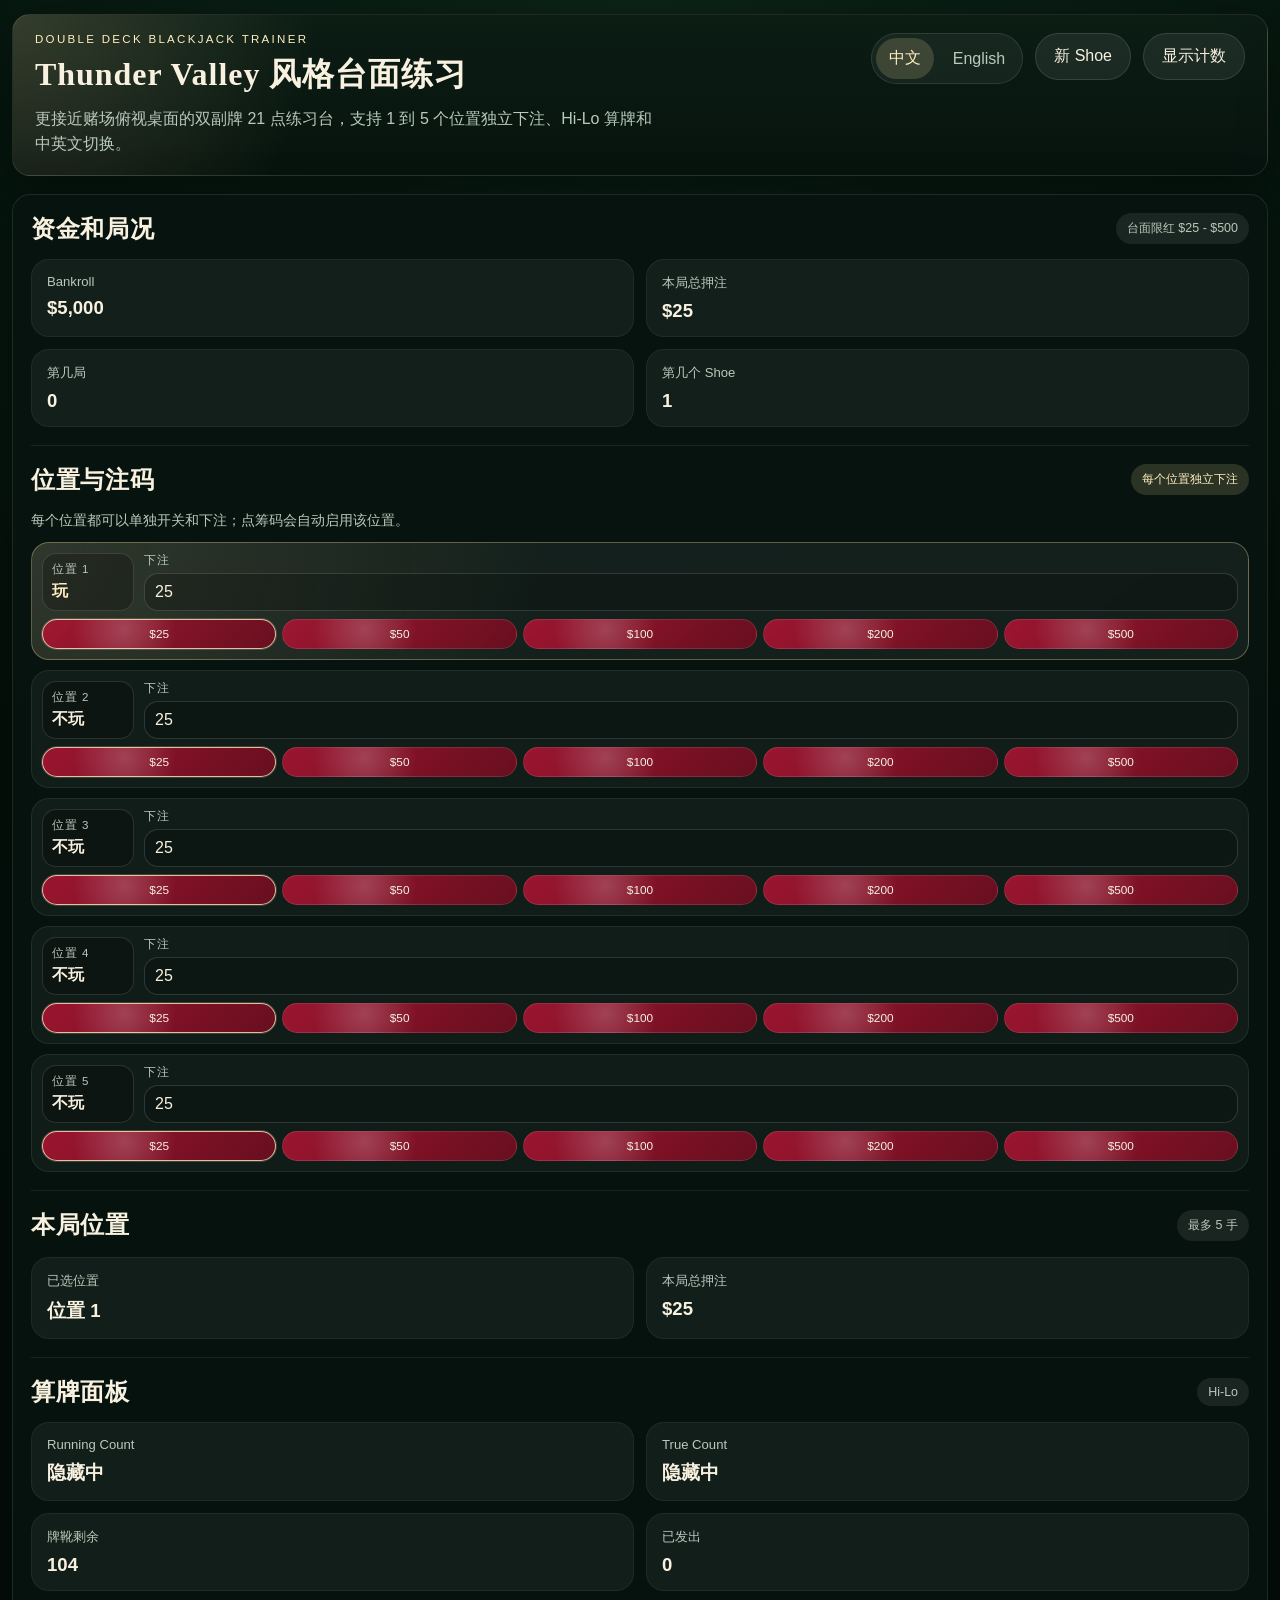
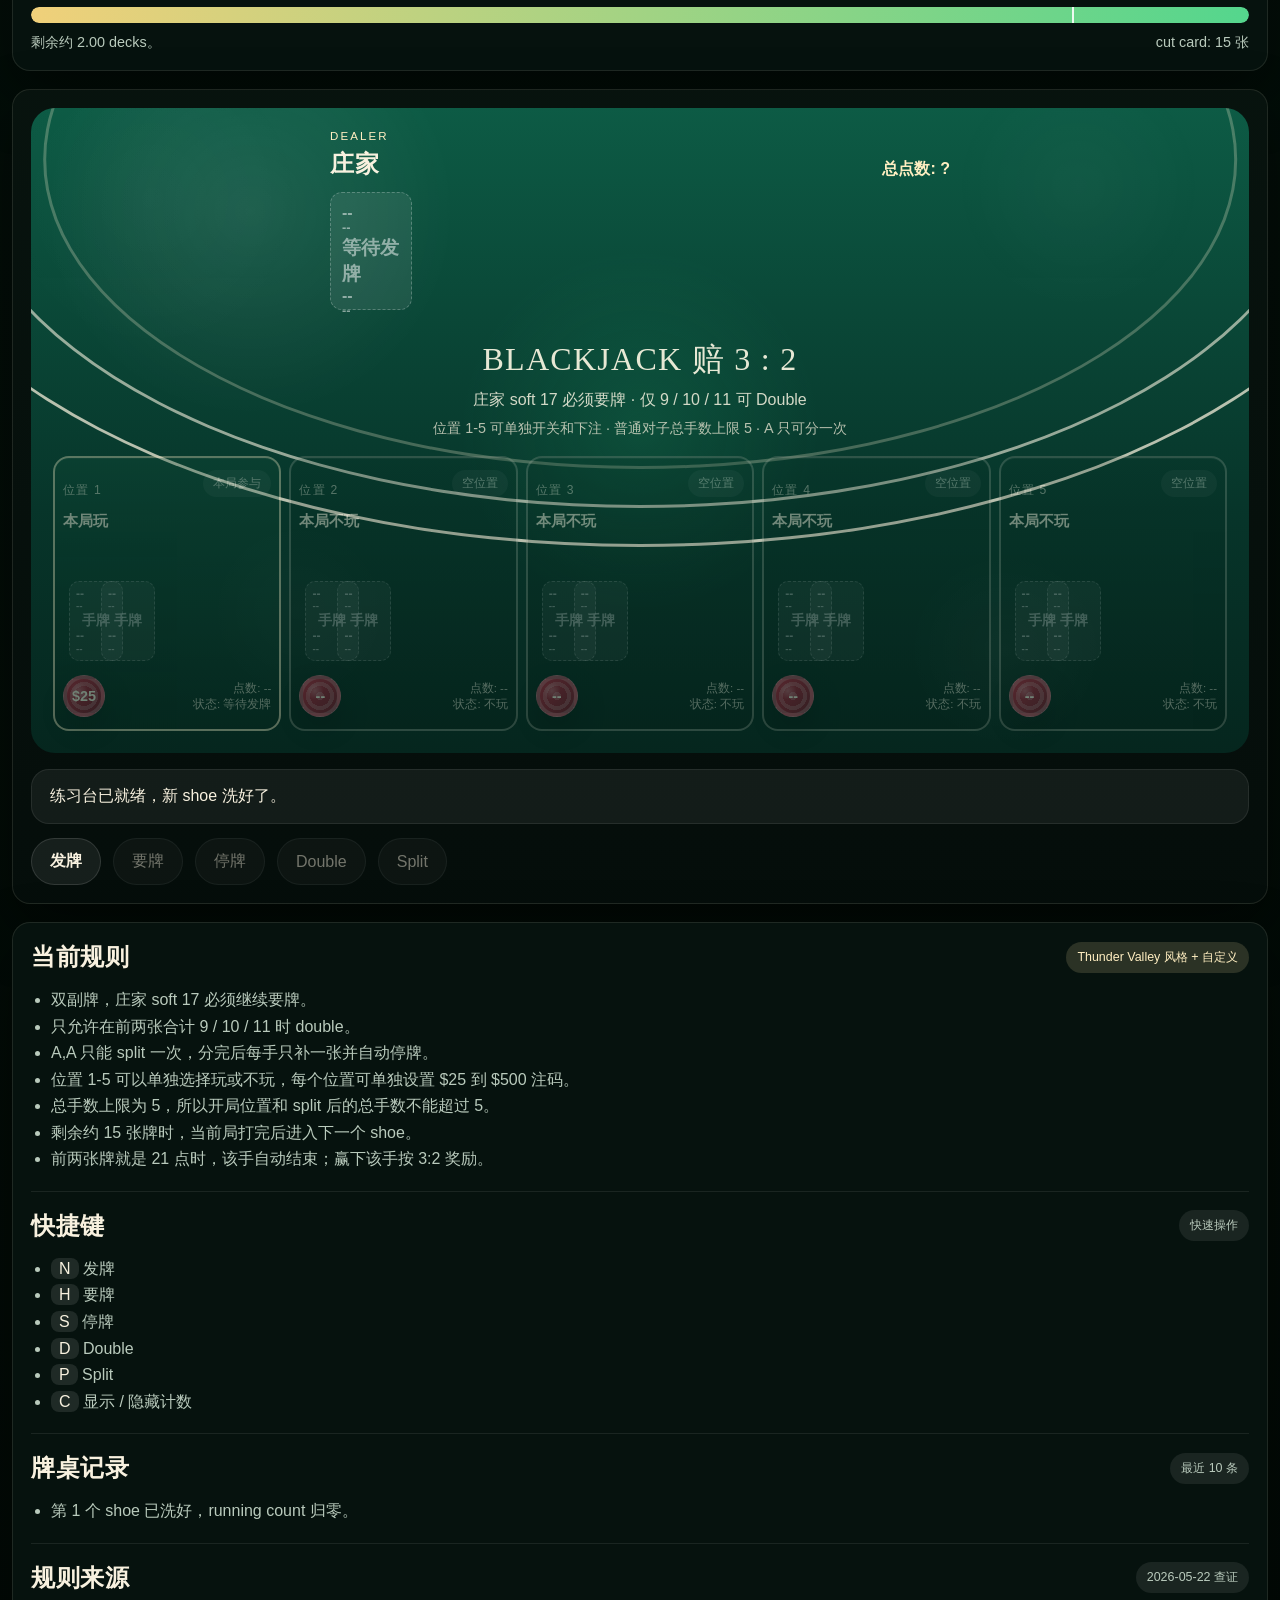
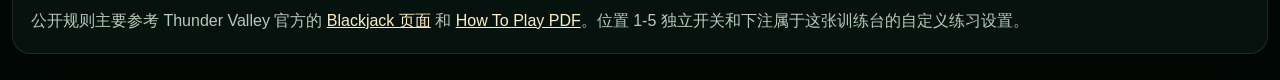
==== commit 7c9a80e2: "add per-seat blackjack wagers" ====
--- a/index.html
+++ b/index.html
@@ -59,30 +59,14 @@
             <span id="bet-mode-pill" class="pill accent"></span>
           </div>
 
-          <label id="bet-input-label" class="bet-label" for="bet-input"></label>
-          <input id="bet-input" class="bet-input" type="number" min="25" max="500" step="25" value="25">
-
-          <div id="chip-row" class="chip-row" aria-label="Quick bets">
-            <button class="chip-button" data-bet="25" type="button">$25</button>
-            <button class="chip-button" data-bet="50" type="button">$50</button>
-            <button class="chip-button" data-bet="100" type="button">$100</button>
-            <button class="chip-button" data-bet="250" type="button">$250</button>
-            <button class="chip-button" data-bet="500" type="button">$500</button>
-          </div>
+          <p id="seat-setup-note" class="seat-note"></p>
+          <div id="seat-bet-grid" class="seat-bet-grid" aria-label="Seat wager controls"></div>
         </section>
 
         <section class="panel-block">
           <div class="section-heading">
             <h2 id="opening-hands-heading"></h2>
             <span id="opening-hands-pill" class="pill"></span>
-          </div>
-
-          <div id="opening-hand-selector" class="selector-row" aria-label="Opening hands selector">
-            <button class="selector-button" data-hands="1" type="button">1</button>
-            <button class="selector-button" data-hands="2" type="button">2</button>
-            <button class="selector-button" data-hands="3" type="button">3</button>
-            <button class="selector-button" data-hands="4" type="button">4</button>
-            <button class="selector-button" data-hands="5" type="button">5</button>
           </div>
 
           <div class="stat-grid secondary-grid">
--- a/styles.css
+++ b/styles.css
@@ -58,7 +58,7 @@
 .panel {
   background: var(--panel);
   border: 1px solid var(--border);
-  border-radius: 26px;
+  border-radius: 18px;
   box-shadow: var(--shadow);
   backdrop-filter: blur(14px);
 }
@@ -165,7 +165,7 @@
 
 .casino-layout {
   display: grid;
-  grid-template-columns: 320px minmax(0, 1fr) 320px;
+  grid-template-columns: 300px minmax(620px, 1fr) 300px;
   gap: 18px;
   align-items: start;
 }
@@ -252,6 +252,113 @@
   color: var(--ivory);
 }
 
+.seat-note {
+  margin: 10px 0 12px;
+  color: var(--muted);
+  font-size: 0.88rem;
+  line-height: 1.45;
+}
+
+.seat-bet-grid {
+  display: grid;
+  gap: 10px;
+}
+
+.seat-control {
+  padding: 10px;
+  border-radius: 18px;
+  border: 1px solid rgba(255, 255, 255, 0.08);
+  background: rgba(255, 255, 255, 0.045);
+  transition: border-color 140ms ease, background 140ms ease, transform 140ms ease;
+}
+
+.seat-control.active {
+  border-color: rgba(236, 215, 155, 0.34);
+  background:
+    radial-gradient(circle at left top, rgba(236, 215, 155, 0.13), transparent 42%),
+    rgba(255, 255, 255, 0.06);
+}
+
+.seat-control-main {
+  display: grid;
+  grid-template-columns: 92px minmax(0, 1fr);
+  gap: 10px;
+  align-items: stretch;
+}
+
+.seat-toggle {
+  border: 1px solid rgba(255, 255, 255, 0.12);
+  border-radius: 14px;
+  background: rgba(0, 0, 0, 0.22);
+  color: var(--muted);
+  padding: 8px 9px;
+  text-align: left;
+}
+
+.seat-toggle span,
+.seat-bet-field span {
+  display: block;
+  color: var(--muted);
+  font-size: 0.72rem;
+  letter-spacing: 0.08em;
+  text-transform: uppercase;
+}
+
+.seat-toggle strong {
+  display: block;
+  margin-top: 4px;
+  color: var(--ivory);
+}
+
+.seat-control.active .seat-toggle strong {
+  color: var(--gold-strong);
+}
+
+.seat-bet-field {
+  display: grid;
+  gap: 5px;
+}
+
+.seat-bet-input {
+  width: 100%;
+  min-width: 0;
+  padding: 9px 10px;
+  border-radius: 14px;
+  border: 1px solid rgba(255, 255, 255, 0.14);
+  background: rgba(0, 0, 0, 0.2);
+  color: var(--ivory);
+}
+
+.seat-chip-row {
+  display: grid;
+  grid-template-columns: repeat(5, minmax(0, 1fr));
+  gap: 6px;
+  margin-top: 8px;
+}
+
+.seat-chip {
+  border: 1px solid rgba(255, 255, 255, 0.11);
+  border-radius: 999px;
+  padding: 7px 4px;
+  background:
+    radial-gradient(circle at 35% 35%, rgba(255, 255, 255, 0.2), transparent 34%),
+    linear-gradient(135deg, rgba(176, 20, 52, 0.88), rgba(111, 14, 31, 0.92));
+  color: var(--ivory);
+  font-size: 0.74rem;
+}
+
+.seat-chip.active {
+  border-color: rgba(255, 238, 193, 0.78);
+  box-shadow: 0 0 0 1px rgba(255, 238, 193, 0.18);
+}
+
+.seat-toggle:disabled,
+.seat-bet-input:disabled,
+.seat-chip:disabled {
+  cursor: not-allowed;
+  opacity: 0.58;
+}
+
 .chip-row {
   display: flex;
   flex-wrap: wrap;
@@ -292,8 +399,12 @@
 
 .table-surface {
   position: relative;
-  min-height: 760px;
-  border-radius: 44px;
+  min-height: 640px;
+  display: grid;
+  grid-template-rows: auto auto minmax(230px, 1fr);
+  gap: 18px;
+  padding: 22px;
+  border-radius: 24px;
   overflow: hidden;
   background:
     radial-gradient(circle at center, rgba(40, 181, 120, 0.15), transparent 26%),
@@ -345,11 +456,9 @@
 }
 
 .dealer-zone {
-  position: absolute;
-  top: 42px;
-  left: 50%;
-  transform: translateX(-50%);
+  position: relative;
   width: min(620px, calc(100% - 60px));
+  margin: 0 auto;
   z-index: 2;
 }
 
@@ -375,11 +484,9 @@
 }
 
 .table-copy {
-  position: absolute;
-  top: 250px;
-  left: 50%;
-  transform: translateX(-50%);
+  position: relative;
   width: min(720px, calc(100% - 80px));
+  margin: 0 auto;
   text-align: center;
   z-index: 1;
   pointer-events: none;
@@ -388,40 +495,39 @@
 .table-banner {
   margin: 0;
   font-family: Georgia, "Times New Roman", serif;
-  font-size: clamp(2.2rem, 4vw, 3.8rem);
+  font-size: 2rem;
   color: rgba(255, 249, 230, 0.9);
-  letter-spacing: 0.12em;
+  letter-spacing: 0.04em;
 }
 
 .table-subbanner,
 .table-footnote {
-  margin: 14px 0 0;
+  margin: 8px 0 0;
   color: rgba(255, 249, 230, 0.82);
-  font-size: clamp(1rem, 1.7vw, 1.5rem);
-  letter-spacing: 0.06em;
+  font-size: 1rem;
+  letter-spacing: 0;
 }
 
 .table-footnote {
-  font-size: clamp(0.9rem, 1.45vw, 1.2rem);
+  font-size: 0.9rem;
   color: rgba(249, 241, 222, 0.72);
 }
 
 .player-spots {
-  position: absolute;
-  left: 22px;
-  right: 22px;
-  bottom: 42px;
+  position: relative;
   display: grid;
   grid-template-columns: repeat(5, minmax(0, 1fr));
-  gap: 10px;
-  align-items: end;
+  gap: 8px;
+  align-items: stretch;
+  align-self: end;
   z-index: 2;
 }
 
 .spot {
-  min-height: 292px;
-  padding: 18px 12px 16px;
-  border-radius: 28px 28px 36px 36px;
+  min-width: 0;
+  min-height: 236px;
+  padding: 12px 8px;
+  border-radius: 16px;
   border: 2px solid rgba(255, 251, 236, 0.36);
   background:
     linear-gradient(180deg, rgba(8, 48, 36, 0.44), rgba(5, 28, 21, 0.52));
@@ -430,7 +536,6 @@
 }
 
 .spot.active {
-  transform: translateY(-8px);
   border-color: rgba(255, 244, 205, 0.76);
   background:
     linear-gradient(180deg, rgba(16, 76, 56, 0.72), rgba(7, 39, 29, 0.62));
@@ -450,12 +555,12 @@
 .spot-title {
   margin: 0;
   font-family: Georgia, "Times New Roman", serif;
-  font-size: 1.05rem;
+  font-size: 0.95rem;
 }
 
 .spot-seat {
   color: rgba(255, 250, 233, 0.72);
-  font-size: 0.82rem;
+  font-size: 0.76rem;
   letter-spacing: 0.1em;
   text-transform: uppercase;
 }
@@ -463,9 +568,9 @@
 .spot-tags {
   display: flex;
   flex-wrap: wrap;
-  gap: 8px;
-  min-height: 30px;
-  margin: 12px 0 12px;
+  gap: 6px;
+  min-height: 25px;
+  margin: 8px 0;
 }
 
 .tag {
@@ -497,34 +602,57 @@
   display: flex;
   flex-wrap: wrap;
   gap: 12px;
-  min-height: 152px;
+  min-height: 128px;
 }
 
 .spot .card-row {
   align-items: flex-end;
+  flex-wrap: nowrap;
   gap: 0;
-  padding-left: 8px;
+  min-height: 92px;
+  overflow-x: auto;
+  overflow-y: hidden;
+  padding: 0 0 4px 6px;
+  scrollbar-width: thin;
 }
 
 .spot .card-row .card {
-  margin-left: -20px;
+  flex: 0 0 auto;
+  width: 54px;
+  height: 80px;
+  margin-left: -22px;
+  border-radius: 10px;
+  padding: 6px;
 }
 
 .spot .card-row .card:first-child {
   margin-left: 0;
 }
 
+.spot .card-corner {
+  font-size: 0.76rem;
+}
+
+.spot .card-corner span {
+  font-size: 0.62rem;
+}
+
+.spot .card-center {
+  font-size: 0.86rem;
+}
+
 .spot-chipline {
   display: flex;
   justify-content: space-between;
   gap: 10px;
-  align-items: end;
-  margin-top: 16px;
+  align-items: center;
+  margin-top: 10px;
 }
 
 .spot-chip {
-  width: 62px;
-  height: 62px;
+  width: 42px;
+  height: 42px;
+  font-size: 0.9rem;
   border-radius: 50%;
   display: grid;
   place-items: center;
@@ -540,18 +668,13 @@
 
 .spot-meta {
   color: rgba(255, 250, 233, 0.72);
-  font-size: 0.88rem;
-  line-height: 1.5;
+  font-size: 0.72rem;
+  line-height: 1.42;
   text-align: right;
 }
 
 .table-chip {
-  position: absolute;
-  width: 58px;
-  height: 58px;
-  border-radius: 50%;
-  opacity: 0.9;
-  box-shadow: 0 14px 24px rgba(0, 0, 0, 0.22);
+  display: none;
 }
 
 .chip-left {
@@ -609,9 +732,9 @@
 }
 
 .card {
-  width: 90px;
-  height: 130px;
-  border-radius: 16px;
+  width: 82px;
+  height: 118px;
+  border-radius: 12px;
   background: var(--card);
   color: var(--ink);
   padding: 11px 11px 9px;
@@ -651,9 +774,9 @@
 
 .card-center {
   align-self: center;
-  font-size: 1.38rem;
+  font-size: 1.2rem;
   font-weight: 700;
-  letter-spacing: 0.06em;
+  letter-spacing: 0;
 }
 
 .shoe-meter {
@@ -718,7 +841,7 @@
   }
 
   .table-surface {
-    min-height: 700px;
+    min-height: 620px;
   }
 
   .player-spots {
@@ -736,16 +859,30 @@
   }
 
   .table-surface {
-    min-height: 840px;
+    min-height: 0;
+    grid-template-rows: auto auto auto;
   }
 
   .player-spots {
-    grid-template-columns: repeat(2, minmax(0, 1fr));
-    bottom: 26px;
+    display: flex;
+    overflow-x: auto;
+    padding-bottom: 8px;
+    scroll-snap-type: x mandatory;
   }
 
   .spot {
-    min-height: 272px;
+    min-width: 260px;
+    min-height: 238px;
+    scroll-snap-align: start;
+  }
+
+  .table-banner {
+    font-size: 1.55rem;
+  }
+
+  .table-subbanner,
+  .table-footnote {
+    font-size: 0.86rem;
   }
 }
 
@@ -753,6 +890,25 @@
   .app-shell {
     width: min(100% - 16px, 1600px);
     margin: 10px auto 18px;
+  }
+
+  .seat-control-main {
+    grid-template-columns: 1fr;
+  }
+
+  .seat-toggle {
+    display: flex;
+    align-items: center;
+    justify-content: space-between;
+    gap: 12px;
+  }
+
+  .seat-toggle strong {
+    margin-top: 0;
+  }
+
+  .seat-chip-row {
+    grid-template-columns: repeat(3, minmax(0, 1fr));
   }
 
   .controls button,
@@ -763,23 +919,46 @@
   }
 
   .table-surface {
-    min-height: 1080px;
-  }
-
-  .player-spots {
-    grid-template-columns: 1fr;
+    padding: 12px;
+    border-radius: 18px;
+  }
+
+  .dealer-zone {
+    width: 100%;
+  }
+
+  .dealer-header {
+    align-items: start;
+  }
+
+  .table-copy {
+    width: 100%;
+  }
+
+  .spot {
+    min-width: 82vw;
   }
 
   .spot .card-row .card {
-    margin-left: -14px;
+    margin-left: -22px;
   }
 
   .card {
-    width: 80px;
-    height: 116px;
+    width: 74px;
+    height: 106px;
   }
 
   .card-center {
-    font-size: 1.15rem;
-  }
-}
+    font-size: 1.05rem;
+  }
+
+  .table-status {
+    font-size: 0.95rem;
+  }
+
+  .controls {
+    padding: 8px;
+    border-radius: 18px;
+    background: rgba(3, 12, 8, 0.86);
+  }
+}
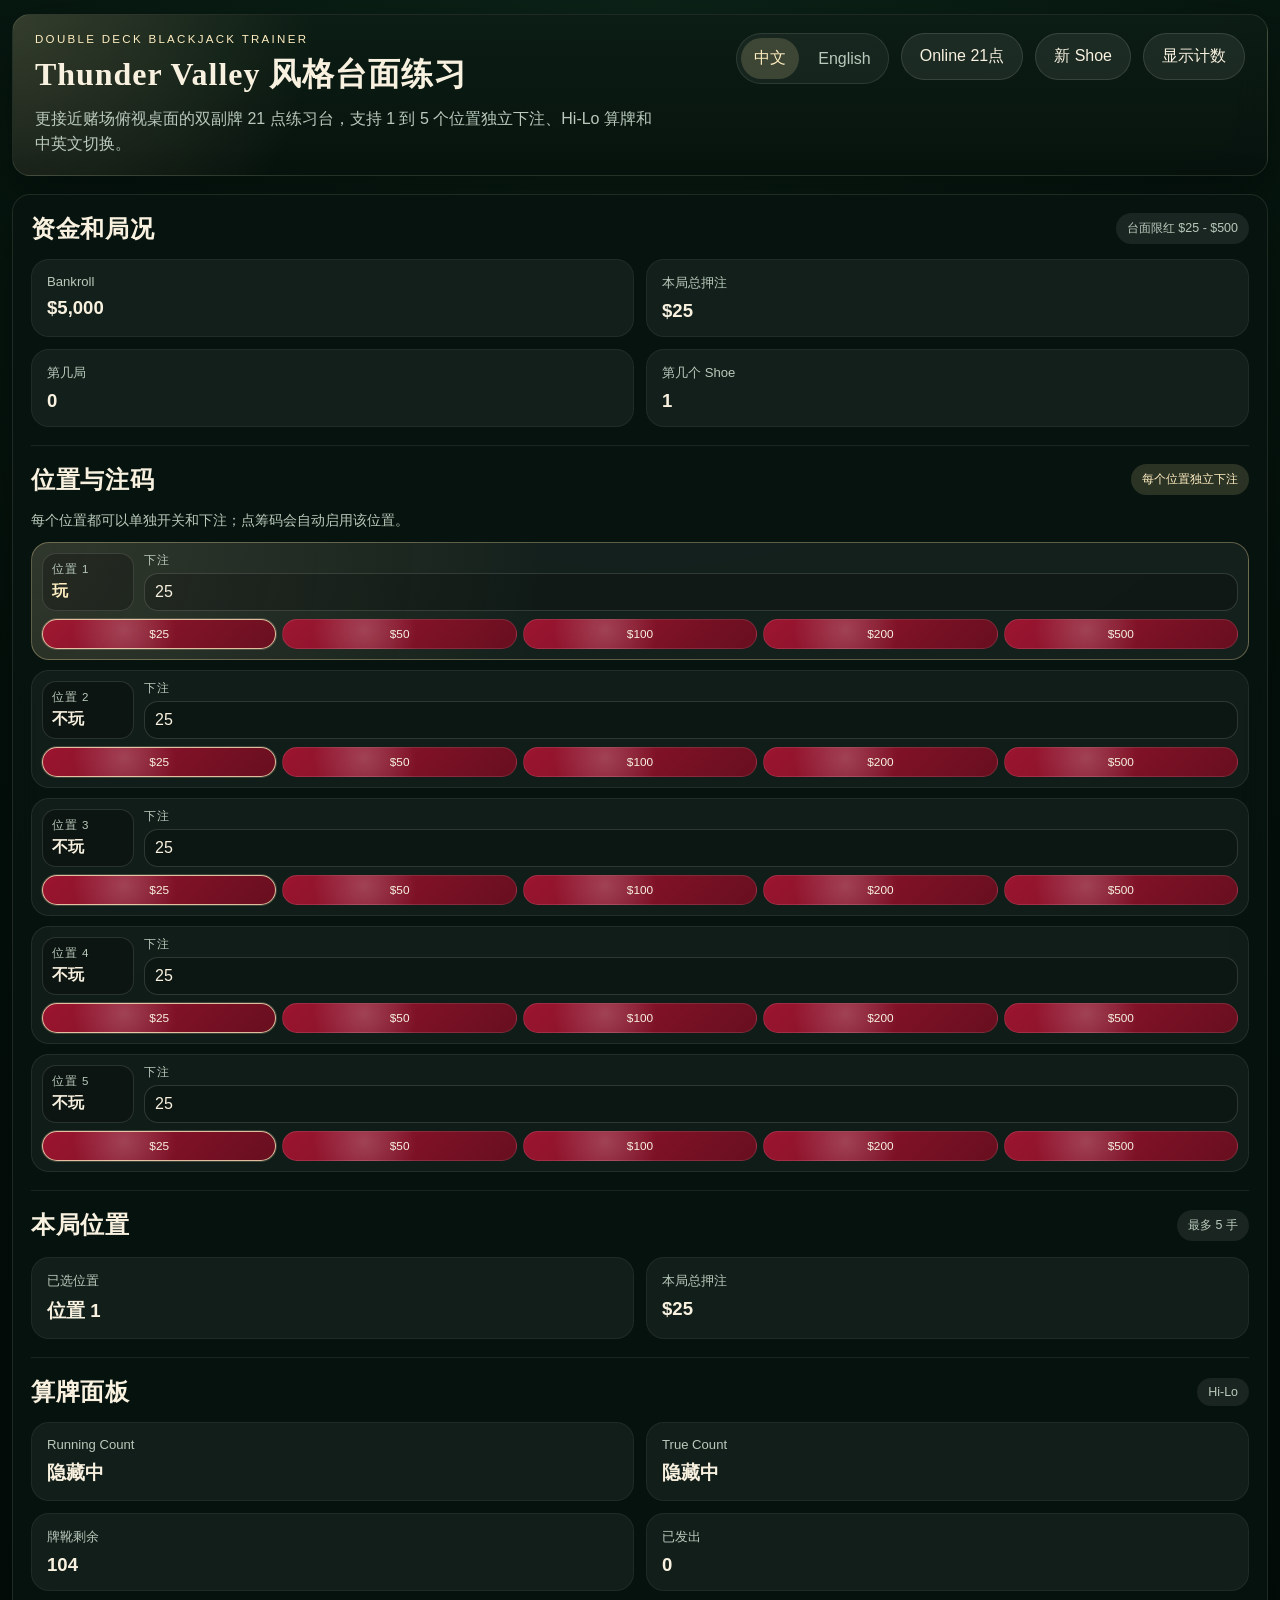
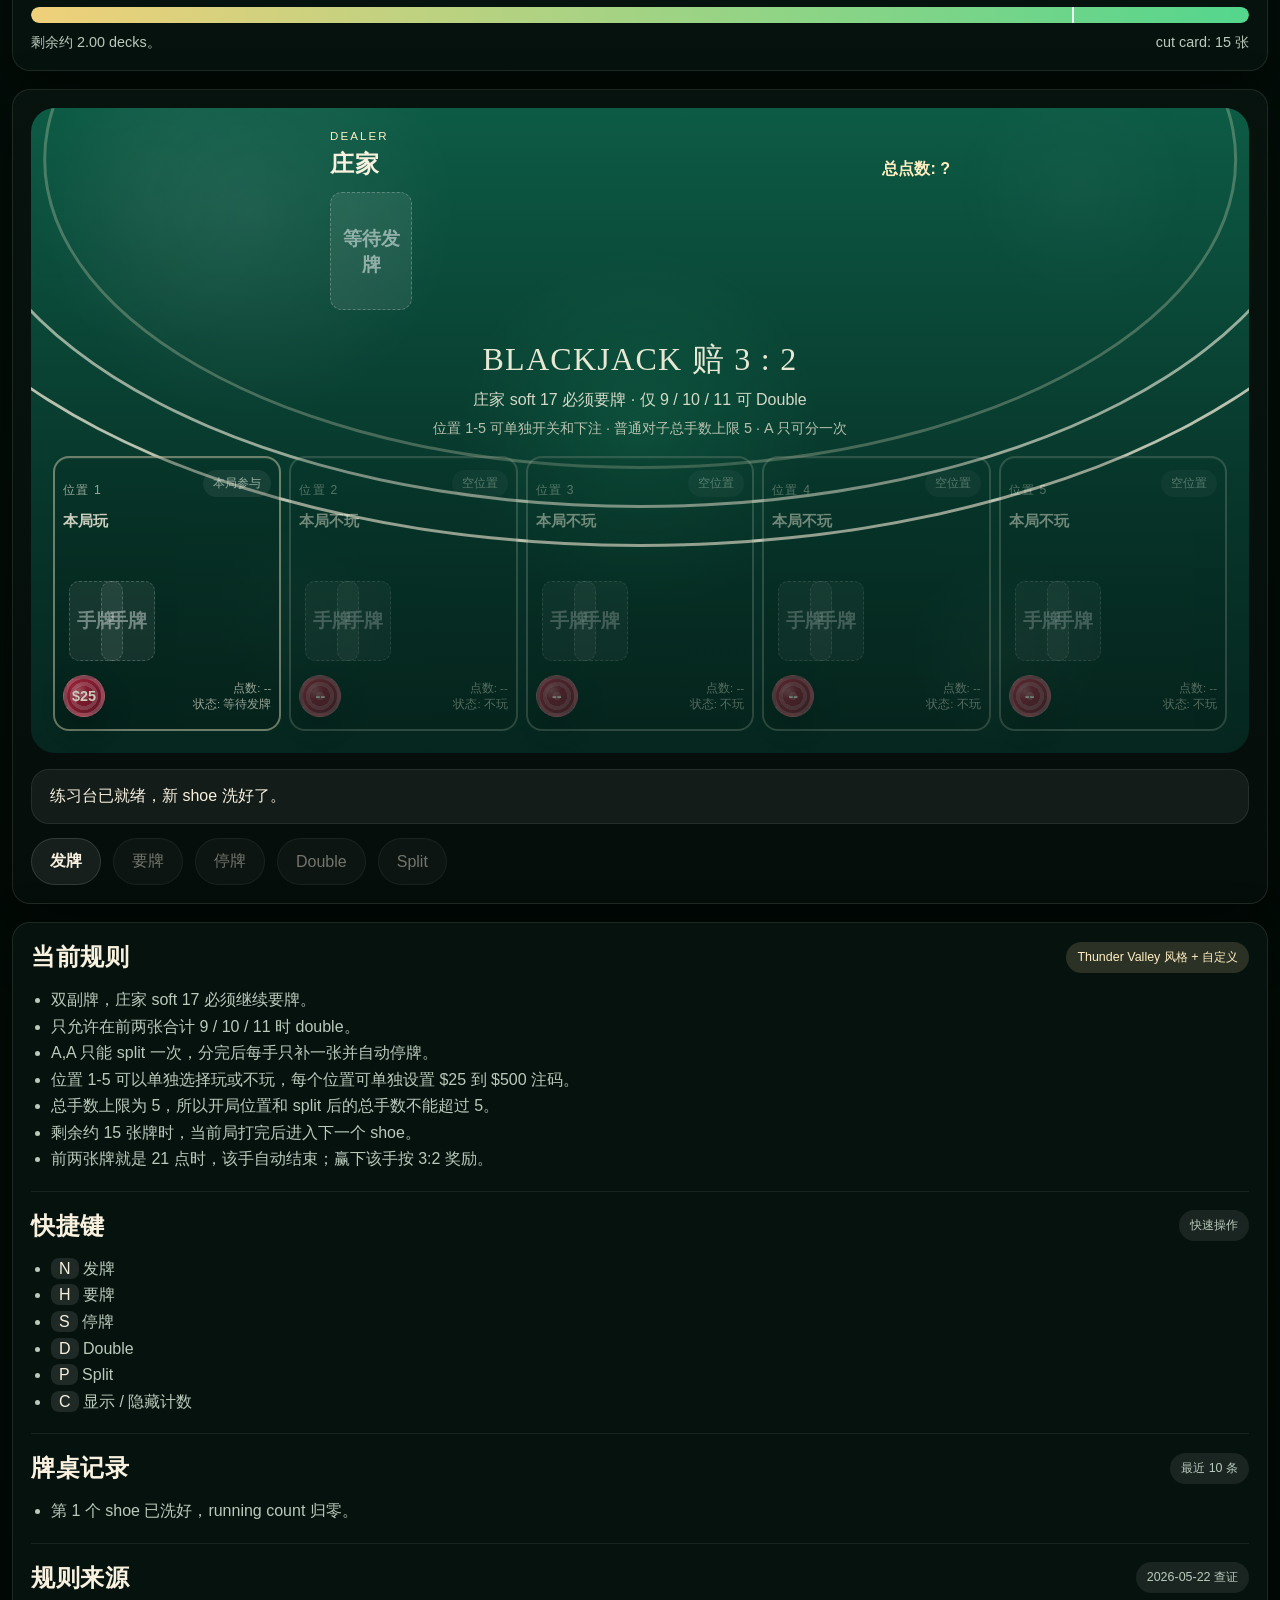
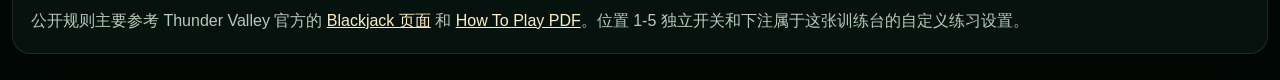
==== commit 79e2ab7f: "Add online blackjack table" ====
--- a/index.html
+++ b/index.html
@@ -20,6 +20,7 @@
           <button class="lang-button" data-lang="zh" type="button">中文</button>
           <button class="lang-button" data-lang="en" type="button">English</button>
         </div>
+        <a class="ghost-button online-link" href="online.html">Online 21点</a>
         <button id="new-shoe-btn" class="ghost-button" type="button"></button>
         <button id="toggle-count-btn" class="ghost-button" type="button"></button>
       </div>
--- a/styles.css
+++ b/styles.css
@@ -148,6 +148,13 @@
   transition: transform 140ms ease, background 140ms ease, border-color 140ms ease;
 }
 
+.online-link {
+  display: inline-flex;
+  align-items: center;
+  min-height: 43px;
+  text-decoration: none;
+}
+
 .ghost-button:hover,
 .controls button:hover:not(:disabled),
 .chip-button:hover,
@@ -279,6 +286,15 @@
     rgba(255, 255, 255, 0.06);
 }
 
+.seat-control.locked {
+  opacity: 0.58;
+  border-style: dashed;
+}
+
+.seat-control.locked .seat-toggle strong {
+  color: rgba(255, 250, 233, 0.62);
+}
+
 .seat-control-main {
   display: grid;
   grid-template-columns: 92px minmax(0, 1fr);
@@ -524,6 +540,7 @@
 }
 
 .spot {
+  position: relative;
   min-width: 0;
   min-height: 236px;
   padding: 12px 8px;
@@ -536,13 +553,43 @@
 }
 
 .spot.active {
-  border-color: rgba(255, 244, 205, 0.76);
-  background:
-    linear-gradient(180deg, rgba(16, 76, 56, 0.72), rgba(7, 39, 29, 0.62));
+  transform: translateY(-8px);
+  border-color: rgba(255, 231, 93, 0.98);
+  background:
+    radial-gradient(circle at 50% 0%, rgba(255, 231, 93, 0.22), transparent 42%),
+    linear-gradient(180deg, rgba(22, 92, 65, 0.86), rgba(7, 39, 29, 0.68));
+  box-shadow:
+    0 0 0 4px rgba(255, 231, 93, 0.26),
+    0 20px 42px rgba(255, 199, 87, 0.2),
+    inset 0 1px 0 rgba(255, 255, 255, 0.16);
+}
+
+.spot.active::before {
+  content: "";
+  position: absolute;
+  inset: 6px;
+  border: 1px solid rgba(255, 244, 205, 0.58);
+  border-radius: 12px;
+  pointer-events: none;
+}
+
+.spot.active .spot-seat,
+.spot.active .spot-title {
+  color: var(--gold-strong);
 }
 
 .spot.empty {
   opacity: 0.44;
+}
+
+.spot.empty.ready {
+  opacity: 0.82;
+  border-color: rgba(255, 244, 205, 0.5);
+}
+
+.spot.empty.locked {
+  opacity: 0.28;
+  border-style: dashed;
 }
 
 .spot-topline {
@@ -629,16 +676,32 @@
   margin-left: 0;
 }
 
-.spot .card-corner {
-  font-size: 0.76rem;
-}
-
-.spot .card-corner span {
-  font-size: 0.62rem;
-}
-
-.spot .card-center {
-  font-size: 0.86rem;
+.spot .card-rank {
+  font-size: 0.68rem;
+}
+
+.spot .card-suit {
+  font-size: 0.72rem;
+}
+
+.spot .card-face {
+  gap: 0;
+}
+
+.spot .card-rank-big {
+  font-size: 0.84rem;
+}
+
+.spot .card-suit-big {
+  font-size: 1.36rem;
+}
+
+.spot .card-back-logo span {
+  font-size: 0.42rem;
+}
+
+.spot .card-back-logo strong {
+  font-size: 0.58rem;
 }
 
 .spot-chipline {
@@ -741,7 +804,14 @@
   display: flex;
   flex-direction: column;
   justify-content: space-between;
+  position: relative;
+  overflow: hidden;
   box-shadow: 0 14px 32px rgba(0, 0, 0, 0.28);
+}
+
+.card.dealt {
+  animation: deal-card 260ms cubic-bezier(0.18, 0.8, 0.28, 1) both;
+  transform-origin: 50% 100%;
 }
 
 .card.red {
@@ -749,27 +819,102 @@
 }
 
 .card.back {
-  background:
-    linear-gradient(135deg, rgba(255, 255, 255, 0.16), transparent),
-    linear-gradient(45deg, #501f78, #203b82);
+  align-items: center;
+  justify-content: center;
+  background:
+    radial-gradient(circle at center, rgba(255, 255, 255, 0.12), transparent 34%),
+    repeating-linear-gradient(45deg, rgba(255, 255, 255, 0.08) 0 5px, transparent 5px 10px),
+    linear-gradient(135deg, #172143, #8a1831 54%, #201028);
   color: #f7f2ff;
+  border: 3px solid rgba(255, 255, 255, 0.72);
+}
+
+.card.back::before {
+  content: "";
+  position: absolute;
+  inset: 7px;
+  border: 1px solid rgba(255, 238, 193, 0.72);
+  border-radius: 9px;
+}
+
+.card-back-logo {
+  position: relative;
+  z-index: 1;
+  display: grid;
+  place-items: center;
+  gap: 2px;
+  padding: 8px 7px;
+  border-radius: 999px;
+  border: 1px solid rgba(255, 238, 193, 0.78);
+  background: rgba(4, 10, 15, 0.58);
+  text-align: center;
+  text-transform: uppercase;
+  letter-spacing: 0.08em;
+  box-shadow: 0 10px 18px rgba(0, 0, 0, 0.26);
+}
+
+.card-back-logo span {
+  font-size: 0.58rem;
+}
+
+.card-back-logo strong {
+  font-size: 0.82rem;
+  line-height: 1;
 }
 
 .card.ghost {
+  align-items: center;
+  justify-content: center;
   background: rgba(255, 255, 255, 0.08);
   border: 1px dashed rgba(255, 255, 255, 0.24);
   color: rgba(255, 255, 255, 0.5);
   box-shadow: none;
+  text-align: center;
 }
 
 .card-corner {
+  display: grid;
+  justify-items: center;
+  width: 1.2em;
   font-weight: 700;
-  line-height: 1.08;
-}
-
-.card-corner span {
+  line-height: 0.96;
+}
+
+.card-corner.bottom {
+  align-self: flex-end;
+  transform: rotate(180deg);
+}
+
+.card-rank,
+.card-suit {
   display: block;
-  font-size: 0.8rem;
+}
+
+.card-rank {
+  font-size: 1rem;
+}
+
+.card-suit {
+  font-size: 1.06rem;
+}
+
+.card-face {
+  align-self: center;
+  display: grid;
+  justify-items: center;
+  gap: 1px;
+  margin: auto 0;
+}
+
+.card-rank-big {
+  font-size: 1.22rem;
+  font-weight: 800;
+  line-height: 1;
+}
+
+.card-suit-big {
+  font-size: 2.12rem;
+  line-height: 0.9;
 }
 
 .card-center {
@@ -777,6 +922,26 @@
   font-size: 1.2rem;
   font-weight: 700;
   letter-spacing: 0;
+}
+
+@keyframes deal-card {
+  0% {
+    opacity: 0;
+    transform: translate3d(74px, -88px, 0) rotate(9deg) scale(0.84);
+    filter: blur(2px);
+  }
+
+  64% {
+    opacity: 1;
+    transform: translate3d(-4px, 4px, 0) rotate(-2deg) scale(1.03);
+    filter: blur(0);
+  }
+
+  100% {
+    opacity: 1;
+    transform: translate3d(0, 0, 0) rotate(0deg) scale(1);
+    filter: blur(0);
+  }
 }
 
 .shoe-meter {
@@ -962,3 +1127,9 @@
     background: rgba(3, 12, 8, 0.86);
   }
 }
+
+@media (prefers-reduced-motion: reduce) {
+  .card.dealt {
+    animation: none;
+  }
+}
